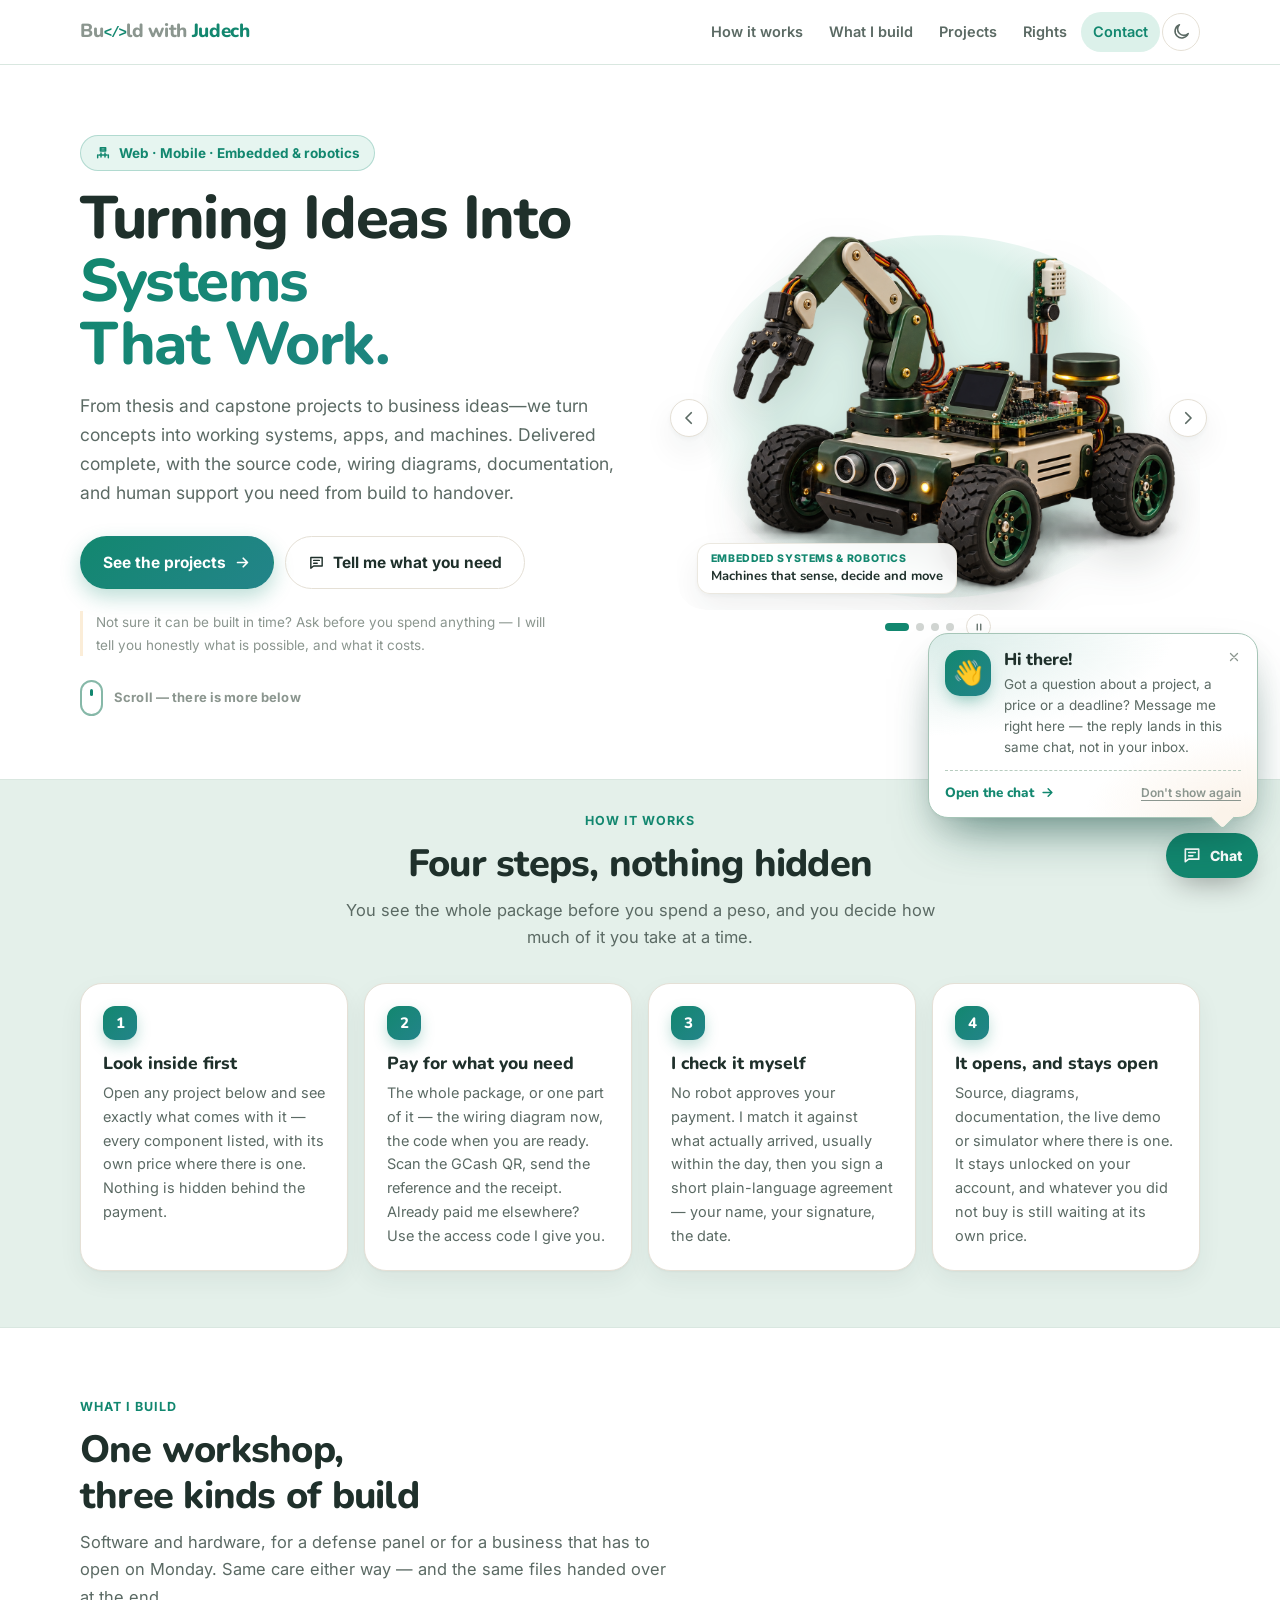
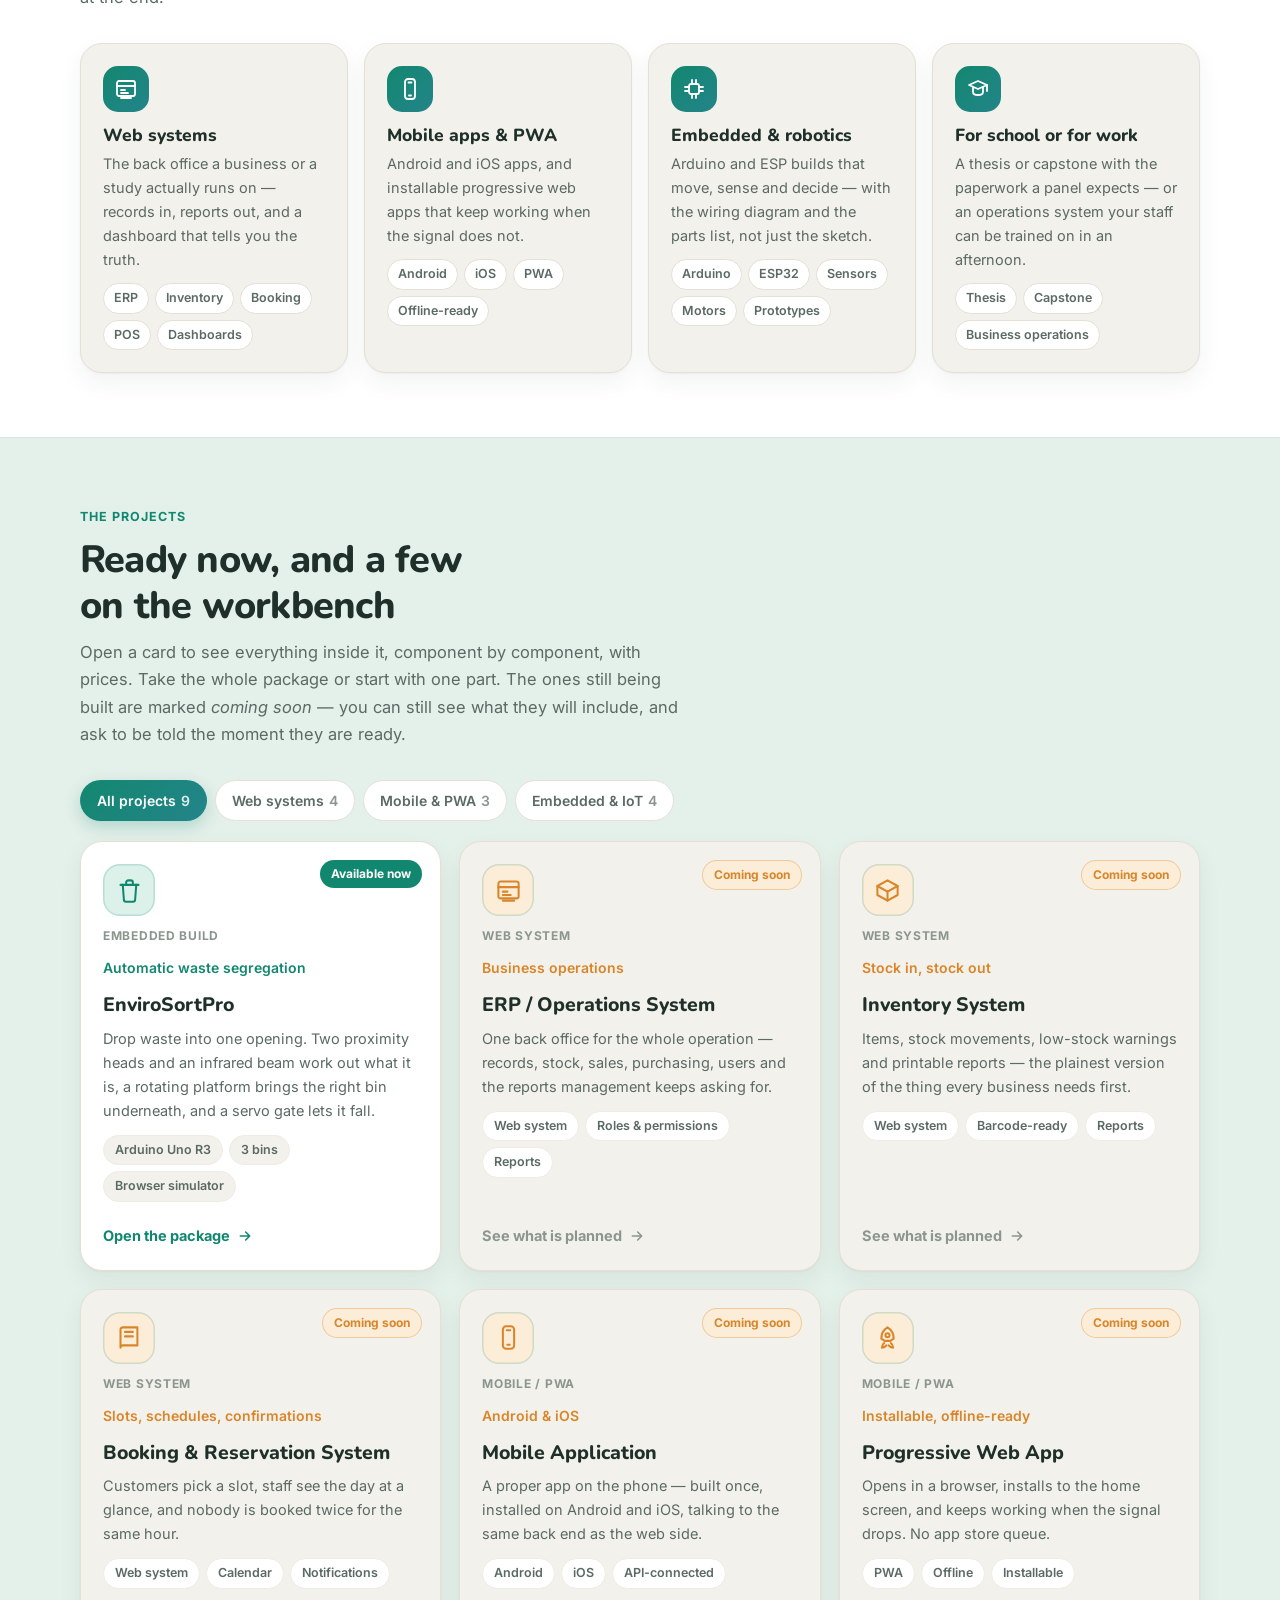
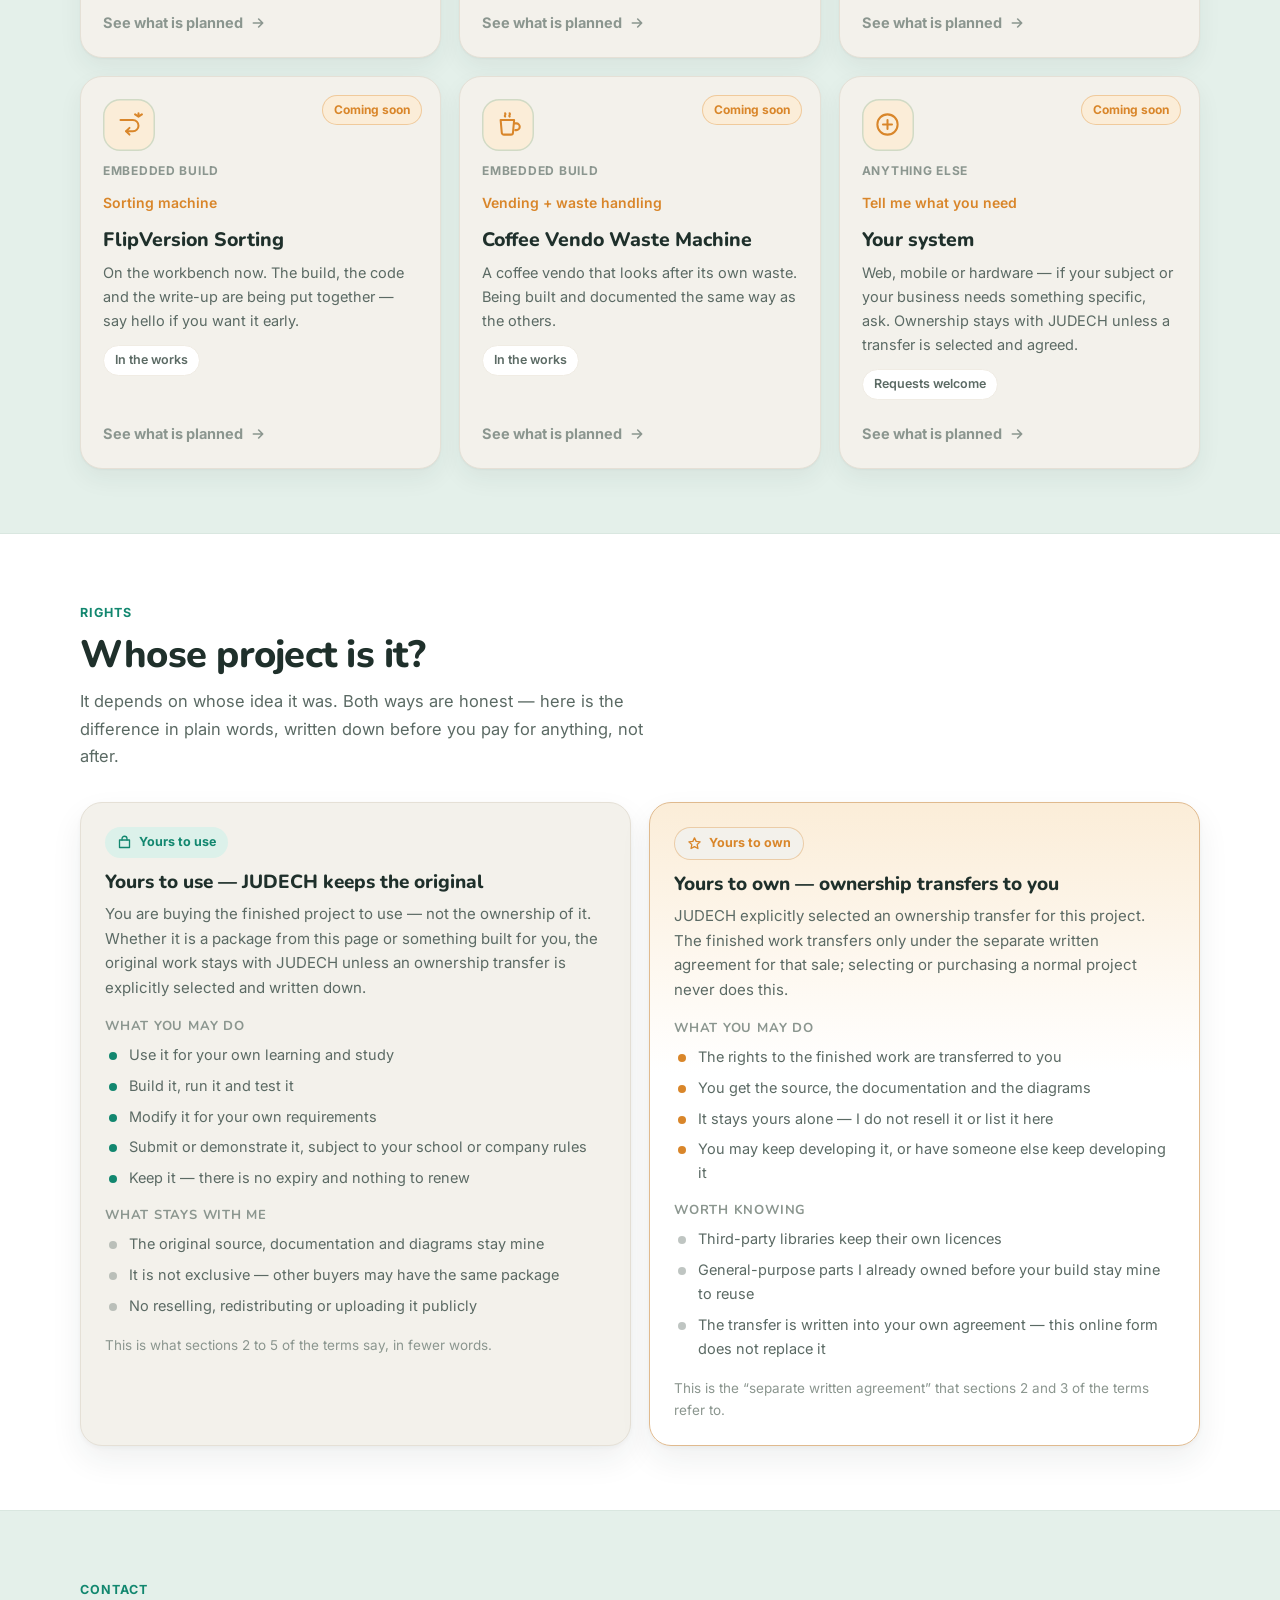
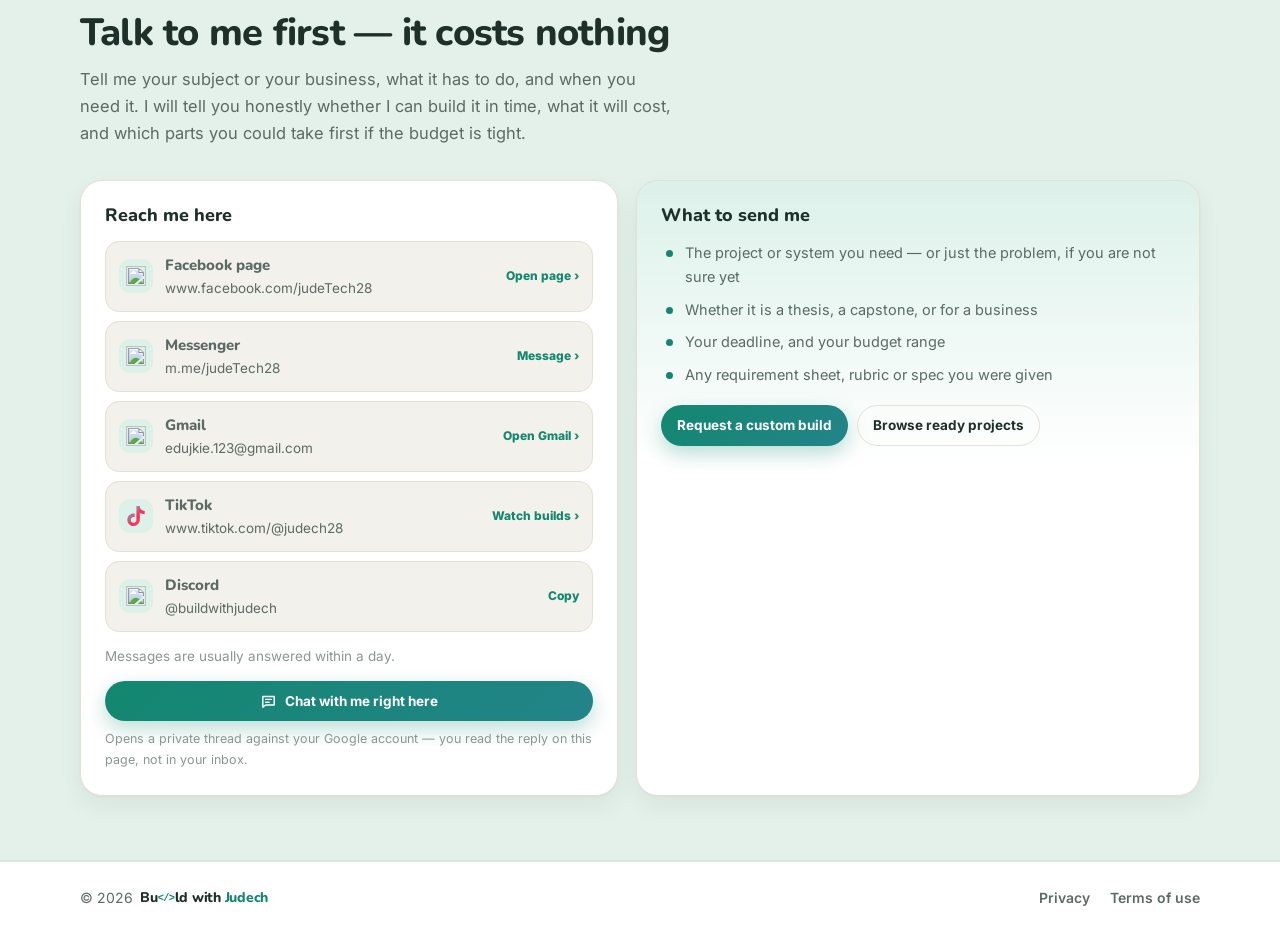
==== index.html @ a5fe66ce "for deployment" ====
<!doctype html>
<html lang="en">
<head>
<meta charset="utf-8">
<meta name="viewport" content="width=device-width, initial-scale=1">
<!-- the page itself names the version of every asset, so it must always be
     fetched fresh; the css and js under it are cached hard and busted by ?v= -->
<meta http-equiv="cache-control" content="no-cache, must-revalidate">
<meta http-equiv="pragma" content="no-cache">
<title>Build with JUDECH — systems, apps and machines that work</title>
<meta name="description" content="Build with JUDECH: web systems, mobile apps and embedded builds for a thesis, a capstone or a business. Full source code, the documentation your panel asks for, wiring diagrams, and a real person to ask. Take the whole package or pay for one part at a time.">
<link rel="icon" href="data:image/svg+xml,<svg xmlns='http://www.w3.org/2000/svg' viewBox='0 0 32 32'><rect width='32' height='32' rx='7.5' fill='%230C1512'/><g fill='none' stroke='%234CD6B4' stroke-width='2.6' stroke-linecap='round' stroke-linejoin='round'><path d='M11.4 10.4 6.4 16l5 5.6'/><path d='M20.6 10.4 25.6 16l-5 5.6'/><path d='M18.3 9.1 13.7 22.9'/></g></svg>">
<script>
/* the stored theme goes on before the first paint, so the page never flashes
   the wrong one on its way in */
(function(){try{var t=localStorage.getItem('judech.theme');
if(t==='dark'||t==='light')document.documentElement.setAttribute('data-theme',t);}catch(e){}})();
</script>
<link rel="preconnect" href="https://fonts.googleapis.com">
<link rel="preconnect" href="https://fonts.gstatic.com" crossorigin>
<link rel="stylesheet" href="https://fonts.googleapis.com/css2?family=Nunito:wght@600;700;800&family=Inter:wght@400;500;600;700&display=swap">
<link rel="stylesheet" href="css/landing.css?v=20260914j">
</head>
<body>

<!-- ===================== top bar ===================== -->
<div class="topbar site-topbar">
  <div class="wrap">
    <a class="brand" href="#top" aria-label="Build with Judech — home">
      <span aria-hidden="true">
        <b>Bu<i class="wm-code">&lt;/&gt;</i>ld with <em>Judech</em></b>
      </span>
    </a>
    <nav class="topnav" aria-label="Main navigation">
      <a href="#how">How it works</a>
      <a href="#build">What I build</a>
      <a href="#projects">Projects</a>
      <a href="#proof" id="navProof" hidden>Proof</a>
      <a href="#rights">Rights</a>
      <a href="#contact">Contact</a>
      <button class="icon-btn theme-toggle" type="button" data-theme-toggle
              aria-pressed="false" aria-label="Switch to the dark theme" title="Switch to the dark theme">
        <svg class="sun" viewBox="0 0 24 24" aria-hidden="true"><circle cx="12" cy="12" r="4.1"/><path d="M12 2.4v2.7M12 18.9v2.7M2.4 12h2.7M18.9 12h2.7M5.2 5.2l1.9 1.9M16.9 16.9l1.9 1.9M18.8 5.2l-1.9 1.9M7.1 16.9l-1.9 1.9"/></svg>
        <svg class="moon" viewBox="0 0 24 24" aria-hidden="true"><path d="M20.5 14.6A8.6 8.6 0 1 1 9.4 3.5a7.1 7.1 0 0 0 11.1 11.1z"/></svg>
      </button>
    </nav>
    <div class="auth-slot" id="authSlot" hidden></div>
  </div>
  <span class="read-bar" id="readBar" aria-hidden="true"></span>
</div>

<!-- ===================== hero ===================== -->
<header class="hero pane-a" id="top">
  <div class="wrap">
    <div>
      <span class="hello">
        <svg viewBox="0 0 24 24" width="16" height="16" fill="none" stroke="currentColor" stroke-width="2.2" stroke-linecap="round" stroke-linejoin="round"><path d="M8 4h8v5H8zM6 15h12M9 12v6M15 12v6M4 15v4M20 15v4"/><circle cx="10" cy="6.5" r=".7" fill="currentColor"/><circle cx="14" cy="6.5" r=".7" fill="currentColor"/></svg>
        Web &middot; Mobile &middot; Embedded &amp; robotics
      </span>
      <h1>Turning Ideas Into <em>Systems That Work.</em></h1>
      <p class="lede">
        From thesis and capstone projects to business ideas&mdash;we turn concepts into
        working systems, apps, and machines. Delivered complete, with the source code,
        wiring diagrams, documentation, and human support you need from build to handover.
      </p>
      <div class="cta">
        <a class="btn btn-primary btn-lg" href="#projects">
          See the projects
          <svg viewBox="0 0 24 24" width="17" height="17" fill="none" stroke="currentColor" stroke-width="2.4" stroke-linecap="round" stroke-linejoin="round"><path d="M5 12h13M13 6l6 6-6 6"/></svg>
        </a>
        <button class="btn btn-ghost btn-lg" type="button" data-open-messages>
          <svg viewBox="0 0 24 24" width="17" height="17" fill="none" stroke="currentColor" stroke-width="2" stroke-linecap="round" stroke-linejoin="round"><path d="M4 5h16v12H8l-4 3z"/><path d="M8 9h8M8 13h5"/></svg>
          Tell me what you need
        </button>
      </div>
      <p class="hero-note">Not sure it can be built in time? Ask before you spend anything
        &mdash; I will tell you honestly what is possible, and what it costs.</p>
      <a class="scroll-cue" href="#how" id="scrollCue" data-gone="false">
        <span class="scroll-cue-mouse" aria-hidden="true"><span></span></span>
        <span class="scroll-cue-text">Scroll &mdash; there is more below</span>
      </a>
    </div>

    <div class="hero-art" data-hero-slider role="region" aria-roledescription="carousel"
         aria-label="JUDECH services showcase">
      <div class="prototype-halo" aria-hidden="true"></div>
      <div class="hero-slides">
        <figure class="hero-slide is-active" data-hero-slide="embedded" aria-hidden="false">
          <img data-hero-image src="img/hero-embedded-robot-v2.png"
               alt="Embedded systems prototype robot with wheels, sensors, controller board and robotic arm"
               width="1448" height="1086" fetchpriority="high">
          <figcaption><span data-hero-eyebrow>Embedded systems &amp; robotics</span><strong data-hero-headline>Machines that sense, decide and move</strong></figcaption>
        </figure>
        <figure class="hero-slide hero-slide-web" data-hero-slide="web" aria-hidden="true">
          <img data-hero-image src="img/hero-web-systems-v1.png"
               alt="Custom web system with connected dashboards, records and workflow modules"
               width="1448" height="1086" loading="lazy">
          <figcaption><span data-hero-eyebrow>Web systems</span><strong data-hero-headline>Dashboards, portals and workflows built around you</strong></figcaption>
        </figure>
        <figure class="hero-slide" data-hero-slide="inventory" aria-hidden="true">
          <img data-hero-image src="img/hero-inventory-erp-v1.png"
               alt="Inventory and ERP workstation with stock dashboard, barcode scanner and warehouse items"
               width="1448" height="1086" loading="lazy">
          <figcaption><span data-hero-eyebrow>Inventory &amp; ERP</span><strong data-hero-headline>Stock, purchasing, sales and operations in one place</strong></figcaption>
        </figure>
        <figure class="hero-slide" data-hero-slide="automation" aria-hidden="true">
          <img data-hero-image src="img/hero-mobile-automation-v1.png"
               alt="Connected mobile applications, controller and smart automation sensors"
               width="1448" height="1086" loading="lazy">
          <figcaption><span data-hero-eyebrow>Mobile &amp; automation</span><strong data-hero-headline>Connected apps and devices that work together</strong></figcaption>
        </figure>
      </div>
      <button class="hero-arrow hero-prev" type="button" data-hero-prev aria-label="Previous showcase slide">
        <svg viewBox="0 0 24 24" aria-hidden="true"><path d="M15 5l-7 7 7 7"/></svg>
      </button>
      <button class="hero-arrow hero-next" type="button" data-hero-next aria-label="Next showcase slide">
        <svg viewBox="0 0 24 24" aria-hidden="true"><path d="M9 5l7 7-7 7"/></svg>
      </button>
      <div class="hero-controls">
        <div class="hero-dots" role="group" aria-label="Choose showcase slide">
          <button class="is-active" type="button" data-hero-dot="0" aria-label="Show embedded systems and robotics" aria-current="true"></button>
          <button type="button" data-hero-dot="1" aria-label="Show web systems" aria-current="false"></button>
          <button type="button" data-hero-dot="2" aria-label="Show inventory and ERP" aria-current="false"></button>
          <button type="button" data-hero-dot="3" aria-label="Show mobile and automation" aria-current="false"></button>
        </div>
        <button class="hero-toggle" type="button" data-hero-toggle aria-label="Pause slideshow" aria-pressed="false">
          <svg class="pause-mark" viewBox="0 0 24 24" aria-hidden="true"><path d="M9 7v10M15 7v10"/></svg>
          <svg class="play-mark" viewBox="0 0 24 24" aria-hidden="true"><path d="M9 7l8 5-8 5z"/></svg>
        </button>
      </div>
    </div>
  </div>
</header>

<!-- ===================== how it works ===================== -->
<section class="how pane-b" id="how">
  <div class="wrap">
    <div class="sec-hd sec-hd-center">
      <span class="kicker">How it works</span>
      <h2>Four steps, nothing hidden</h2>
      <p>You see the whole package before you spend a peso, and you decide how much of it
         you take at a time.</p>
    </div>
    <div class="how-grid">
      <div class="how-card">
        <span class="n">1</span>
        <h3>Look inside first</h3>
        <p>Open any project below and see exactly what comes with it &mdash; every component
           listed, with its own price where there is one. Nothing is hidden behind the
           payment.</p>
      </div>
      <div class="how-card">
        <span class="n">2</span>
        <h3>Pay for what you need</h3>
        <p>The whole package, or one part of it &mdash; the wiring diagram now, the code when
           you are ready. Scan the GCash QR, send the reference and the receipt. Already paid
           me elsewhere? Use the access code I give you.</p>
      </div>
      <div class="how-card">
        <span class="n">3</span>
        <h3>I check it myself</h3>
        <p>No robot approves your payment. I match it against what actually arrived, usually
           within the day, then you sign a short plain-language agreement &mdash; your name,
           your signature, the date.</p>
      </div>
      <div class="how-card">
        <span class="n">4</span>
        <h3>It opens, and stays open</h3>
        <p>Source, diagrams, documentation, the live demo or simulator where there is one.
           It stays unlocked on your account, and whatever you did not buy is still waiting
           at its own price.</p>
      </div>
    </div>
  </div>
</section>

<!-- ===================== what I build ===================== -->
<section class="band pane-a" id="build">
  <div class="wrap">
    <div class="sec-hd">
      <span class="kicker">What I build</span>
      <h2>One workshop, three kinds of build</h2>
      <p>Software and hardware, for a defense panel or for a business that has to open on
         Monday. Same care either way &mdash; and the same files handed over at the end.</p>
    </div>
    <div class="cap-grid" id="capGrid"></div>
  </div>
</section>

<!-- ===================== projects ===================== -->
<section class="band pane-b" id="projects">
  <div class="wrap">
    <div class="sec-hd">
      <span class="kicker">The projects</span>
      <h2>Ready now, and a few on the workbench</h2>
      <p>Open a card to see everything inside it, component by component, with prices. Take
         the whole package or start with one part. The ones still being built are marked
         <em>coming soon</em> &mdash; you can still see what they will include, and ask to be
         told the moment they are ready.</p>
    </div>
    <div class="filters" id="filterRow" role="group" aria-label="Filter projects"></div>
    <div class="projects" id="projectGrid"></div>
    <p class="empty" id="emptyNote" hidden>Nothing in this group yet — more is on the way.</p>
    <noscript>
      <div class="note" style="margin-top:22px">
        <svg viewBox="0 0 24 24"><path d="M12 9v5M12 17.5v.5"/><circle cx="12" cy="12" r="9"/></svg>
        <span>This page needs JavaScript switched on to show the projects.</span>
      </div>
    </noscript>
  </div>
</section>

<!-- ===================== proof of legitimacy ===================== -->
<section class="band pane-a" id="proof" hidden>
  <div class="wrap">
    <div class="sec-hd">
      <h2>Proof of legitimacy</h2>
    </div>
    <div class="proof-grid" id="proofGrid"></div>
  </div>
</section>

<!-- ===================== whose project is it ===================== -->
<section class="band pane-a" id="rights">
  <div class="wrap">
    <div class="sec-hd">
      <span class="kicker">Rights</span>
      <h2>Whose project is it?</h2>
      <p>It depends on whose idea it was. Both ways are honest &mdash; here is the difference
         in plain words, written down before you pay for anything, not after.</p>
    </div>
    <div class="rights-grid" id="rightsGrid"></div>
  </div>
</section>

<!-- ===================== contact ===================== -->
<section class="band pane-b" id="contact">
  <div class="wrap">
    <div class="sec-hd">
      <span class="kicker">Contact</span>
      <h2>Talk to me first &mdash; it costs nothing</h2>
      <p>Tell me your subject or your business, what it has to do, and when you need it.
         I will tell you honestly whether I can build it in time, what it will cost, and
         which parts you could take first if the budget is tight.</p>
    </div>
    <div class="contact-grid">
      <div class="contact-card">
        <h3>Reach me here</h3>
        <div class="channels" id="channelList"></div>
        <p class="hours" id="contactHours"></p>
        <button class="btn btn-primary btn-sm channel-message" type="button" data-open-messages>
          <svg viewBox="0 0 24 24" width="17" height="17" fill="none" stroke="currentColor" stroke-width="2" stroke-linecap="round" stroke-linejoin="round"><path d="M4 5h16v12H8l-4 3z"/><path d="M8 9h8M8 13h5"/></svg>
          Chat with me right here
        </button>
        <p class="muted channel-note">Opens a private thread against your Google account &mdash;
          you read the reply on this page, not in your inbox.</p>
      </div>
      <div class="contact-card ask">
        <h3>What to send me</h3>
        <ul class="ask-list">
          <li>The project or system you need &mdash; or just the problem, if you are not sure yet</li>
          <li>Whether it is a thesis, a capstone, or for a business</li>
          <li>Your deadline, and your budget range</li>
          <li>Any requirement sheet, rubric or spec you were given</li>
        </ul>
        <div class="ask-actions">
          <button class="btn btn-primary btn-sm" data-open-project="more">Request a custom build</button>
          <a class="btn btn-sm btn-ghost" href="#projects">Browse ready projects</a>
        </div>
      </div>
    </div>
  </div>
</section>

<button class="message-fab" type="button" id="messageFab" data-open-messages
        aria-controls="msgDock" aria-expanded="false" aria-label="Open the chat with JUDECH">
  <svg viewBox="0 0 24 24" aria-hidden="true"><path d="M4 5h16v12H8l-4 3z"/><path d="M8 9h8M8 13h5"/></svg>
  <strong class="message-fab-badge" id="messageFabBadge" aria-label="Unread replies" hidden>0</strong>
  <span>Chat</span>
</button>

<!-- the nudge that explains where the reply lands -->
<div class="chat-tip" id="chatTip" data-open="false" role="status" aria-live="polite">
  <button class="chat-tip-x" id="chatTipClose" type="button" aria-label="Hide this tip">
    <svg viewBox="0 0 24 24" aria-hidden="true"><path d="M6 6l12 12M18 6L6 18"/></svg>
  </button>
  <div class="chat-tip-row">
    <span class="chat-tip-wave" aria-hidden="true"><span>&#128075;</span></span>
    <div class="chat-tip-copy">
      <b class="chat-tip-title">Hi there!</b>
      <p>Got a question about a project, a price or a deadline? Message me right here
        &mdash; the reply lands in this same chat, not in your inbox.</p>
    </div>
  </div>
  <div class="chat-tip-foot">
    <span class="chat-tip-go">Open the chat
      <svg viewBox="0 0 24 24" aria-hidden="true"><path d="M5 12h13M13 6l6 6-6 6"/></svg></span>
    <button class="chat-tip-never" id="chatTipNever" type="button">Don't show again</button>
  </div>
</div>

<!-- ===================== the message dock =====================
     Lifted out of the contact section so it can be opened from anywhere on the
     page and put away again without losing what was typed. -->
<section class="msg-dock" id="msgDock" data-state="closed" aria-labelledby="msgDockTitle">
  <header class="msg-dock-head" id="msgDockHead">
    <span class="msg-dock-mark" aria-hidden="true">
      <svg viewBox="0 0 24 24"><path d="M4 5h16v12H8l-4 3z"/><path d="M8 9h8M8 13h5"/></svg>
    </span>
    <div class="msg-dock-who">
      <b id="msgDockTitle">Chat with JUDECH</b>
    </div>
    <button class="msg-dock-btn" id="refreshMessages" type="button" title="Refresh the chat"
            aria-label="Refresh the chat" hidden>
      <svg viewBox="0 0 24 24" aria-hidden="true"><path d="M20 12a8 8 0 1 1-2.4-5.7"/><path d="M20 4v5h-5"/></svg>
    </button>
    <button class="msg-dock-btn" id="msgDockMin" type="button" title="Collapse"
            aria-controls="msgDockBody" aria-expanded="true" aria-label="Collapse the chat">
      <svg class="chev" viewBox="0 0 24 24" aria-hidden="true"><path d="M6 10l6 6 6-6"/></svg>
    </button>
    <button class="msg-dock-btn" id="msgDockClose" type="button" title="Close"
            aria-label="Close the chat">
      <svg viewBox="0 0 24 24" aria-hidden="true"><path d="M6 6l12 12M18 6L6 18"/></svg>
    </button>
  </header>

  <div class="msg-dock-sleeve">
   <div class="msg-dock-inner">
    <div class="msg-tabs" id="msgTabs" role="tablist" aria-label="Your conversations" hidden></div>
    <div class="msg-dock-body" id="msgDockBody">
        <p class="msg-who" id="contactIdentity">Sign in with Google to start the chat and read
          the replies here.</p>
        <p class="msg-blocked" id="chatBlocked" hidden>
          <b>This account cannot send messages.</b> If you think that is a mistake, reach me
          through Facebook or Messenger and I will look at it. Anything you have already paid
          for and signed for is still yours &mdash; open it from the project page as usual.
        </p>

        <form id="contactForm">
          <div class="field">
            <label for="contactTitle">Title</label>
            <input id="contactTitle" maxlength="120" placeholder="e.g. Inventory system for my capstone" required>
          </div>
          <div class="field">
            <label for="contactMessage">Message</label>
            <textarea id="contactMessage" maxlength="4000" placeholder="Tell me what it must do, your deadline, budget range, and any requirements." required></textarea>
          </div>
          <div class="message-actions">
            <button class="btn btn-primary btn-sm" id="sendContact" type="submit">Send message</button>
            <span class="msg" id="contactMsg"></span>
          </div>
        </form>
        <div class="my-messages" id="myMessages" hidden>
          <div id="myMessageList"></div>
          <p class="empty" id="myMessageEmpty" hidden>You have not sent a message yet.</p>
        </div>
        <label class="chat-pref">
          <input type="checkbox" id="chatTipPref" checked>
          <span>Remind me here that replies land in this chat</span>
        </label>
    </div>
   </div>
  </div>
</section>

<footer class="site">
  <div class="wrap">
    <p class="copyright">
      &copy; 2026 <span aria-label="Build with Judech"><span aria-hidden="true">Bu<i class="wm-code">&lt;/&gt;</i>ld with <em>Judech</em></span></span>
    </p>
    <div class="links">
      <button type="button" data-open-privacy>Privacy</button>
      <button type="button" data-open-siteterms>Terms of use</button>
    </div>
  </div>
</footer>

<!-- ===================== site policies (read-only) =====================
     Not the package Terms &amp; Conditions — that one is signed at purchase and
     lives further down this file. These two are notices about the website. -->
<div id="siteDocs" hidden>

  <article id="privacyDoc">
    <p class="doc-lede">This notice explains what this website collects, why, who can see it,
      and what you can ask me to do with it. It is here to be read &mdash; there is nothing to
      sign, and nothing on this page changes what you agreed to when you bought a package.</p>

    <h3>1. Who is behind this site</h3>
    <p>This site is run by <b>Jude Michael Martinez</b>, trading as Build with Judech, in the
      Philippines. One person handles it: there is no team and no third-party staff with access
      to your details. You can reach me through any channel in the <b>Contact</b> section.</p>

    <h3>2. What is collected, and when</h3>
    <p>Nothing is collected while you browse. Information is only recorded when you do one of
      these four things:</p>
    <ul>
      <li><b>Sign in with Google.</b> Your name, email address and profile picture, as Google
        gives them to me. I never see or receive your Google password.</li>
      <li><b>Submit a payment.</b> The name on the receipt, the payment method, the reference
        number, the amount, the date, the screenshot of your receipt, and the contact detail
        you choose to add.</li>
      <li><b>Sign the package agreement.</b> Your name, whether you are a student or a
        business, your school or organisation, your city or province, the date, your signature
        as you drew or typed it, and the browser you signed from.</li>
      <li><b>Send a message.</b> The title and the message, so I can answer it and so you can
        read the reply on your own account later.</li>
    </ul>
    <p>The site also records when your account was last active, so I can tell whether you are
      waiting on a reply. There is no advertising, no analytics service, no tracking pixel and
      no third-party cookie anywhere on this site.</p>

    <h3>3. Why it is collected</h3>
    <p>Only to run the sale and the support that follows it: to check a payment is real, to
      unlock what you paid for on your account and no one else's, to keep a record of the
      agreement we both hold, and to answer you. Nothing is collected &ldquo;in case it is
      useful later&rdquo;.</p>

    <h3>4. Who can see it</h3>
    <p><b>Only me.</b> Your details are not sold, rented, published, posted, shown to other
      buyers, or handed to anyone for marketing. I will not disclose them to a third party
      except in one case: where a law, a court or a government authority in the Philippines
      compels it, and only as far as it compels it.</p>
    <p>Two suppliers necessarily hold the data in order to serve it: <b>Supabase</b>, which
      hosts the database and the file storage, and <b>Google</b>, which handles the sign-in.
      They are processors, not audiences &mdash; they hold the data to run the service, not to
      use it.</p>

    <h3>5. How it is kept</h3>
    <p>Receipts and signature images live in <b>private storage</b>: they are not on a public
      address, and even I open them through links that expire after an hour. Every record is
      fenced to the account that created it by database rules, not merely by what the page
      chooses to show &mdash; one buyer cannot read another buyer's payments, agreements or
      messages. Your purchases are also kept in your own browser so the page still knows what
      you own on that device; clearing your browser data clears that copy, not the record on
      the server.</p>
    <p>No system is beyond reach, and I will not pretend otherwise. What I can promise is that
      nothing is exposed publicly by design, and that if a breach ever affected your details I
      would tell you and the National Privacy Commission, rather than keep quiet about it.</p>

    <h3>6. How long it is kept</h3>
    <p>Payment records and signed agreements are kept for as long as the sale needs to be
      provable &mdash; yours as much as mine &mdash; and for as long as Philippine law requires
      records of a transaction to be held. Messages are kept while the conversation is useful.
      Anything else you can ask me to delete at any time.</p>

    <h3>7. What you can ask for</h3>
    <p>Under the Data Privacy Act of 2012 you may ask me to show you what I hold about you,
      correct anything wrong, delete what is no longer needed, or send you a copy. Ask through
      any contact channel and I will answer within a few days. Deleting an agreement or a
      payment record may mean the matching package can no longer be unlocked on your account
      &mdash; I will say so before doing it.</p>

    <h3>8. Children</h3>
    <p>If you are under 18, please have a parent, guardian or teacher involved before paying
      for anything here.</p>

    <h3>9. Changes</h3>
    <p>If this notice changes, the date below changes with it, and anything significant will be
      said in the reply to your next message rather than slipped in quietly.</p>
    <p class="doc-date">Last updated 12 September 2026.</p>
  </article>

  <article id="siteTermsDoc">
    <p class="doc-lede">These are the rules for using this <em>website</em>. They are separate
      from the <b>package Terms &amp; Conditions</b> &mdash; the agreement you sign when you buy
      something, which governs the files themselves. This page is for reading; nothing here is
      signed, and nothing here replaces what you already signed.</p>

    <h3>1. Using the site</h3>
    <p>Browsing, reading and asking questions are free and open to anyone. By using the site you
      accept the rules below. If you do not accept them, please simply leave the page.</p>

    <h3>2. What you may not do to this site</h3>
    <ul>
      <li><b>No reverse engineering.</b> Do not decompile, disassemble, deobfuscate or otherwise
        attempt to derive the source, structure or logic of this site, its dashboard, its
        database or the simulator beyond what a browser normally shows you.</li>
      <li><b>No copying the site itself.</b> Its code, layout, wording, graphics and the
        Bu&lt;/&gt;ld with Judech name and mark are mine. Do not clone, rebrand or resell the
        site or any part of it.</li>
      <li><b>No breaking in.</b> Do not probe, scan or test the security of the site, try to
        reach the admin dashboard, another buyer's records, the database or the file storage,
        or use anyone else's account.</li>
      <li><b>No getting round the gate.</b> Do not attempt to open a package, a component or a
        file you have not paid for, or share a link, code or private offer meant for you with
        anyone else.</li>
      <li><b>No bots or bulk collection.</b> No scraping, crawling, harvesting or automated
        access, and nothing that loads the site heavily enough to slow it down for others.</li>
      <li><b>Nothing unlawful or abusive</b> through the message box, including anything that
        misrepresents who you are.</li>
    </ul>

    <h3>3. What you tell me should be true</h3>
    <p>Give a real name, a real reference number and a receipt that is actually yours. A payment
      that cannot be matched to money I actually received will not be approved, and a submission
      made under someone else's name may be refused outright.</p>

    <h3>4. Your account</h3>
    <p>What you buy is unlocked against the Google account you signed in with. Keep that account
      to yourself &mdash; anything done through it is treated as done by you. Tell me at once if
      you think someone else has got into it.</p>

    <h3>5. Prices, quotes and availability</h3>
    <p>Prices shown here can change at any time, and a project marked <em>coming soon</em> has no
      promised date. A price quoted in a private link is good until that link expires or is
      cancelled. What you already paid for is not affected by a later price change.</p>

    <h3>6. The site itself comes with no warranty</h3>
    <p>I keep this site running as well as I can, but it is offered as it is: it may be down for
      maintenance, a page may misbehave, and the browser simulator is a teaching model rather
      than a laboratory instrument. Nothing on the public pages is professional, academic or
      legal advice. What is promised about a <em>package</em> you bought is promised in the
      package Terms &amp; Conditions, not here.</p>

    <h3>7. Links away from here</h3>
    <p>Facebook, Messenger, TikTok, Shopee, Discord and any other outside link are run by other
      people under their own rules. I am not responsible for what happens on them.</p>

    <h3>8. Your privacy</h3>
    <p>How your information is handled is set out in the <b>Privacy</b> notice, which sits beside
      this one in the footer. In short: only I see it, it is never sold or disclosed, and you can
      ask for a copy or its deletion at any time.</p>

    <h3>9. If a rule here is broken</h3>
    <p>I may withdraw access to the site or to an account, without a refund where the breach
      concerns copying, reselling or getting round payment. Everything already lawfully bought
      and signed for stays yours under the package terms.</p>

    <h3>10. Which law applies</h3>
    <p>These rules follow the laws of the Republic of the Philippines. If part of them is
      unenforceable, the rest still stands. Talk to me first if something goes wrong &mdash; in
      every case so far that has been enough.</p>
    <p class="doc-date">Last updated 12 September 2026.</p>
  </article>

</div>

<!-- ===================== the whole cover image ===================== -->
<div class="overlay lightbox" id="imageOverlay" data-open="false" role="dialog" aria-modal="true"
     aria-labelledby="imageCaption">
  <div class="modal" tabindex="-1">
    <button class="modal-x" data-close-image aria-label="Close the image">&times;</button>
    <div class="lightbox-stage">
      <button class="lb-arrow lb-prev" type="button" data-lb-step="-1" aria-label="Previous" hidden>
        <svg viewBox="0 0 24 24" aria-hidden="true"><path d="M15 5l-7 7 7 7"/></svg>
      </button>
      <img id="imageFull" src="" alt="">
      <video id="videoFull" controls playsinline preload="metadata" hidden></video>
      <button class="lb-arrow lb-next" type="button" data-lb-step="1" aria-label="Next" hidden>
        <svg viewBox="0 0 24 24" aria-hidden="true"><path d="M9 5l7 7-7 7"/></svg>
      </button>
    </div>
    <div class="lightbox-say">
      <p id="imageCaption">&nbsp;</p>
      <p id="imageNote" hidden></p>
      <p id="imageWhen" hidden></p>
      <p id="imageCount" hidden></p>
      <a id="imageOut" class="btn btn-sm btn-primary" target="_blank" rel="noopener" hidden></a>
    </div>
  </div>
</div>

<!-- ===================== project overlay ===================== -->
<div class="overlay" id="projectOverlay" data-open="false" role="dialog" aria-modal="true" aria-labelledby="projTitle">
  <div class="modal" tabindex="-1">
    <div class="modal-hd">
      <div>
        <h2 id="projTitle">&nbsp;</h2>
        <p id="projTagline">&nbsp;</p>
      </div>
      <button class="modal-x" data-close-project aria-label="Close">&times;</button>
    </div>
    <div class="proj-body" id="projBody"></div>
    <div class="modal-ft">
      <span class="msg" id="projMsg"></span>
      <button class="btn btn-ghost btn-sm" data-open-terms>Read the terms</button>
      <button class="btn btn-sm" data-close-project>Close</button>
    </div>
  </div>
</div>

<!-- ===================== sign in ===================== -->
<div class="overlay" id="authOverlay" data-open="false" role="dialog" aria-modal="true" aria-labelledby="authTitle">
  <div class="modal modal-sm" tabindex="-1">
    <div class="modal-hd">
      <div>
        <h2 id="authTitle">One quick sign-in</h2>
        <p id="authSub">Use your Google account before viewing or availing a project.</p>
      </div>
      <button class="modal-x" data-close-auth aria-label="Close">&times;</button>
    </div>
    <div class="auth-body">
      <p class="auth-why" id="authWhy">Sign in before opening or availing a project. Your
        Google account is recorded with your payment and signed agreement so the admin can
        identify which account completed each transaction.</p>
      <button class="btn google-btn" id="googleBtn">
        <svg viewBox="0 0 48 48" width="20" height="20" aria-hidden="true">
          <path fill="#4285F4" d="M45.1 24.5c0-1.6-.1-3.1-.4-4.5H24v8.5h11.8c-.5 2.7-2 5-4.4 6.600v5.5h7.1c4.2-3.8 6.6-9.5 6.6-16.1z"/>
          <path fill="#34A853" d="M24 46c5.9 0 10.9-2 14.5-5.4l-7.1-5.5c-2 1.3-4.5 2.1-7.4 2.1-5.7 0-10.5-3.8-12.2-9H4.5v5.7C8.1 41.1 15.5 46 24 46z"/>
          <path fill="#FBBC05" d="M11.8 28.2c-.4-1.3-.7-2.7-.7-4.2s.2-2.9.7-4.2v-5.7H4.5C3 17.1 2.1 20.4 2.1 24s.9 6.9 2.4 9.9l7.3-5.7z"/>
          <path fill="#EA4335" d="M24 10.8c3.2 0 6.1 1.1 8.4 3.3l6.3-6.3C34.9 4.2 29.9 2 24 2 15.5 2 8.1 6.9 4.5 14.1l7.3 5.7c1.7-5.2 6.5-9 12.2-9z"/>
        </svg>
        Continue with Google
      </button>
      <p class="auth-fine">I only ever see your name, your email and your picture. Nothing
        is posted anywhere, and your email is never shared &mdash; section 12 of the terms.</p>
    </div>
    <div class="modal-ft">
      <span class="msg" id="authMsg"></span>
      <button class="btn btn-ghost btn-sm" data-close-auth>Not now</button>
    </div>
  </div>
</div>

<!-- ===================== payment overlay ===================== -->
<div class="overlay" id="payOverlay" data-open="false" role="dialog" aria-modal="true" aria-labelledby="payTitle">
  <div class="modal" tabindex="-1">
    <div class="modal-hd">
      <div>
        <h2 id="payTitle">Payment</h2>
        <p id="paySub">&nbsp;</p>
      </div>
      <button class="modal-x" data-close-pay aria-label="Close">&times;</button>
    </div>
    <div class="pay-body" id="payBody"></div>
    <div class="modal-ft">
      <span class="msg" id="payMsg"></span>
      <button class="btn btn-ghost btn-sm" data-close-pay>Close</button>
      <button class="btn btn-primary btn-sm" id="payAction">Submit for approval</button>
    </div>
  </div>
</div>

<!-- ===================== terms overlay ===================== -->
<div class="overlay" id="termsOverlay" data-open="false" role="dialog" aria-modal="true" aria-labelledby="termsTitle">
  <div class="modal" tabindex="-1">
    <div class="modal-hd">
      <div>
        <h2 id="termsTitle">Project package &mdash; Terms &amp; Conditions</h2>
        <p>Please read before purchasing or receiving the project files.</p>
      </div>
      <button class="modal-x" data-close-terms aria-label="Close">&times;</button>
    </div>

    <div class="modal-mid" id="termsScroll" tabindex="0">
    <div class="terms" id="termsBody" data-read="false">
      <div class="terms-col">
      <h3>1. Package Contents</h3>
      <p>The purchased project package may include the following, depending on the selected package:</p>
      <ul>
        <li>Source code / program files</li>
        <li>System Wiring/Connection Diagram</li>
        <li>List of materials and components w/ direct link on shopee</li>
        <li>Project guidelines or documentation</li>
        <li>Setup and troubleshooting assistance</li>
        <li>Other files specifically agreed upon between the buyer and seller</li>
      </ul>
      <p>The exact inclusions shall depend on the package purchased.</p>

      <h3>2. Ownership of Original Materials</h3>
      <p>The source code, documentation, diagrams, guides, and other original materials created
        by the seller remain the intellectual property of the seller unless a separate written
        agreement states otherwise.</p>
      <p>Purchase of the package does not automatically transfer ownership or copyright of the
        original materials to the buyer.</p>

      <h3>3. Intellectual Property and Copyright</h3>
      <p>The seller's original source code, documentation, diagrams, guides, illustrations, and
        other copyrightable materials are protected under applicable Philippine intellectual
        property laws, including Republic Act No. 8293 (Intellectual Property Code of the
        Philippines), as amended.</p>
      <p>Copyright protection generally arises from the creation of an original work and does not
        require the seller to obtain a patent or publicly publish the work in order for copyright
        protection to exist.</p>
      <p>Patent protection is a separate form of intellectual property protection and is not
        required for the seller to claim copyright over applicable original materials such as
        source code, documentation, and original technical diagrams.</p>
      <p>The buyer acknowledges that the purchase of the package does not constitute an assignment
        or transfer of the seller's copyright unless a separate written agreement expressly
        provides otherwise.</p>

      <h3>4. Permitted Use</h3>
      <p>The buyer is granted permission to use the purchased materials for:</p>
      <ul>
        <li>Personal learning and educational purposes</li>
        <li>Building and testing the project</li>
        <li>Modifying the project for the buyer's own requirements</li>
        <li>Demonstration or prototyping, subject to applicable school or institutional rules</li>
      </ul>

      <h3>5. Prohibited Use</h3>
      <p>Without prior written permission from the seller, the buyer may not:</p>
      <ul>
        <li>Resell the source code or project files</li>
        <li>Redistribute the complete package to other people</li>
        <li>Upload the source code or files publicly</li>
        <li>Post the complete files on social media, websites, repositories, or file-sharing platforms</li>
        <li>Claim ownership of the seller's original source code, documentation, or other original materials</li>
        <li>Use the purchased package as a commercial product for resale without a separate agreement</li>
      </ul>

      <h3>6. Academic Integrity</h3>
      <p>The package is provided for educational, prototyping, and project-assistance purposes.</p>
      <p>The buyer is responsible for complying with the academic-integrity policies of their
        school, university, instructor, or institution.</p>
      <p>The seller does not authorize the buyer to falsely represent the seller's work as
        entirely the buyer's own work when such representation violates the applicable academic rules.</p>
      <p>The buyer is responsible for determining what portions of the project they are required
        to independently create, explain, modify, or document.</p>

      <h3>7. Technical Assistance</h3>
      <p>Technical assistance is limited to the scope agreed upon at the time of purchase.
        Assistance may include guidance regarding:</p>
      <ul>
        <li>Code implementation</li>
        <li>Circuit connections</li>
        <li>Component identification</li>
        <li>Setup and testing</li>
        <li>Troubleshooting</li>
        <li>Basic project modifications</li>
      </ul>
      <p>Technical assistance does not guarantee that the project will satisfy every requirement
        imposed by the buyer's school, instructor, client, or institution.</p>

      </div>
      <div class="terms-col">
      <h3>8. Components and Materials</h3>
      <p>Unless explicitly stated otherwise, the buyer is responsible for acquiring the required
        physical components and materials.</p>
      <p>Differences in component brands, specifications, wiring, power supply, hardware versions,
        or other external factors may affect project performance.</p>

      <h3>9. Payment and Delivery</h3>
      <p>Project files and other digital materials will be provided after the agreed payment has
        been received.</p>
      <p>The buyer should review the package contents upon delivery and immediately report missing
        or incorrect files.</p>

      <h3>10. Refunds</h3>
      <p>Because the package may contain digital files and intellectual property that can be
        accessed after delivery, refunds may be limited once the files have been provided.</p>
      <p>Any refund or replacement request will be evaluated based on the circumstances and the
        terms agreed upon before purchase.</p>

      <h3>11. Originality and Third-Party Materials</h3>
      <p>The seller represents that the materials personally created by the seller are provided
        in good faith.</p>
      <p>If third-party libraries, open-source code, references, diagrams, or other materials are
        used in the project, their applicable licenses and terms remain in effect.</p>

      <h3>12. Buyer Information and Privacy</h3>
      <p>To keep a record of this agreement and to know who has purchased, the seller collects
        the buyer's name, signature, whether the buyer is a student, the buyer's school or
        university, the buyer's city or municipality and province, any contact details the buyer
        chooses to give, and the payment details submitted (method, reference number and receipt).</p>
      <p>This information is used only to keep the record of this agreement, to verify payment,
        to provide the assistance described in Section 7, and for the seller's own records of
        clients. It is processed in line with Republic Act No. 10173 (Data Privacy Act of 2012).</p>
      <p>The seller will not sell, share, publish, or otherwise disclose the buyer's personal
        information to any third party, except where the buyer gives consent or where disclosure
        is required by law.</p>
      <p>The information is kept securely and retained only for as long as it is needed for the
        purposes above and for the record of this agreement. The buyer may ask to see, correct,
        or delete their information at any time; the seller may keep the signed agreement itself
        as the record of the transaction.</p>
      <p>By signing, the buyer consents to the collection and use of this information as
        described here.</p>

      <h3>13. Agreement</h3>
      <p>By purchasing or receiving the project package, the buyer acknowledges that they have
        read and understood these terms and agree to use the materials within the permitted scope.</p>
      </div>

      <div class="rule"></div>
      <div class="scroll-hint"><span>&darr; keep scrolling &mdash; the form is at the end</span></div>
    </div>

    <form class="form" id="agreeForm" novalidate>
      <input id="fSellerDate" name="sellerDate" type="hidden">
      <div class="form-grid">
        <div class="field">
          <label for="fSeller">Seller</label>
          <input id="fSeller" name="seller" value="Jude Michael Martinez" readonly>
        </div>
        <div class="field">
          <label for="fBuyerDate">Date</label>
          <input id="fBuyerDate" name="buyerDate" type="date" required>
        </div>
        <div class="field">
          <label for="fBuyer">Buyer name</label>
          <input id="fBuyer" name="buyer" autocomplete="name" placeholder="Your full name" required>
        </div>
        <div class="field">
          <label for="fType">Position</label>
          <select id="fType" name="buyerType">
            <option>Student</option>
            <option value="Other">Other &mdash; let me type it</option>
          </select>
        </div>
        <div class="field" id="fTypeOtherWrap" hidden>
          <label for="fTypeOther">Other position</label>
          <input id="fTypeOther" name="buyerTypeOther" placeholder="e.g. Teacher, researcher, freelancer, LGU office">
        </div>
        <div class="field">
          <label for="fSchool">School / university</label>
          <input id="fSchool" name="school" autocomplete="organization" placeholder="If you are a student">
        </div>
        <div class="field">
          <label for="fLocation">City / municipality, province</label>
          <input id="fLocation" name="location" autocomplete="address-level2" placeholder="e.g. Davao City, Davao del Sur" required>
        </div>
        <div class="field wide">
          <label for="fProject">Project</label>
          <input id="fProject" name="project" value="" readonly>
        </div>

        <label class="ack wide" id="ackWrap" data-locked="true">
          <input type="checkbox" id="fAck" disabled>
          <span>I have read, understood, and agree to the Terms &amp; Conditions above.</span>
        </label>

        <div class="field sig" id="sigField">
          <!-- a canvas cannot be labelled with for=; it names itself instead -->
          <span class="field-label" id="sigLabel">Buyer signature</span>
          <div class="sigpad" id="sigPad" data-state="empty">
            <canvas id="sigCanvas" tabindex="0" role="img"
              aria-label="Buyer signature — sign with your mouse, finger or stylus"></canvas>
            <span class="sig-baseline" aria-hidden="true"></span>
            <span class="sig-x" aria-hidden="true">&times;</span>
            <span class="sig-hint" id="sigHint">Sign here &mdash; mouse, finger or stylus</span>
            <img class="sig-saved" id="sigSaved" alt="Your saved signature" hidden>
            <span class="sig-badge" id="sigBadge" hidden>Signature saved</span>
          </div>
          <div class="sig-actions">
            <button type="button" class="btn btn-sm btn-primary" id="sigSave" disabled>Save signature</button>
            <button type="button" class="btn btn-sm btn-ghost" id="sigClear">Clear</button>
            <button type="button" class="btn btn-sm btn-ghost" id="sigRedo" hidden>Sign again</button>
            <span class="sig-msg" id="sigMsg">Draw your signature, then save it to attach it to this form.</span>
          </div>
          <div class="sig-typed" id="sigTypedWrap" hidden>
            <input id="fSignTyped" placeholder="Type your full name as signature">
            <span class="hint">Typed instead of drawn &mdash; still counts as your signature.</span>
          </div>
          <button type="button" class="linkish" id="sigToggle">Can&rsquo;t draw it? Type it instead</button>
          <input type="hidden" id="fSign" name="signature">
        </div>
      </div>
    </form>
    </div>

    <div class="modal-ft">
      <span class="msg" id="formMsg">Read to the end of the terms to tick the box.</span>
      <button class="btn btn-ghost btn-sm" data-close-terms>Not yet</button>
      <button class="btn btn-primary btn-sm" id="agreeBtn" disabled>Agree &amp; continue</button>
    </div>
  </div>
</div>

<!-- ===================== info overlay ===================== -->
<div class="overlay" id="infoOverlay" data-open="false" role="dialog" aria-modal="true" aria-labelledby="infoTitle">
  <div class="modal" tabindex="-1">
    <div class="modal-hd">
      <div>
        <h2 id="infoTitle">&nbsp;</h2>
        <p id="infoSub">&nbsp;</p>
      </div>
      <button class="modal-x" data-close-info aria-label="Close">&times;</button>
    </div>
    <div class="info-body" id="infoBody"></div>
    <div class="modal-ft">
      <span class="msg" id="infoMsg"></span>
      <button class="btn btn-primary btn-sm" data-close-info>Close</button>
    </div>
  </div>
</div>

<script src="js/html2pdf.bundle.min.js"></script>
<script src="https://cdn.jsdelivr.net/npm/@supabase/supabase-js@2/dist/umd/supabase.js"></script>
<script src="js/theme.js?v=20260914j"></script>
<script src="js/config.js"></script>
<script src="js/backend.js"></script>
<script src="js/pdf.js?v=20260914j"></script>
<script src="js/landing.js?v=20260914j"></script>
</body>
</html>
---- css/landing.css ----
/* JUDECH — project catalog landing page
   Warm, rounded and friendly. The simulator keeps its own css/style.css. */
:root{
  --ground:#F8F6F1; --panel:#FFFFFF; --panel-2:#F3F1EB; --sunk:#EDEAE2;
  --line:#E5E0D6; --line-soft:#F0ECE4;
  --ink:#1F302B; --ink-2:#5B6A64; --ink-3:#8B968F;
  --accent:#12876F; --accent-soft:#DCF1EA; --on-accent:#FFFFFF;
  --sun:#D9862A; --sun-soft:#FBEDD8;
  --sky:#3E7FB5; --sky-soft:#E1EDF7;
  --bad:#D2596B; --bad-soft:#FBE9EC;
  --radius:22px; --radius-sm:14px;
  --shadow:0 2px 4px rgba(31,48,43,.04), 0 14px 32px rgba(31,48,43,.07);
  --shadow-lg:0 30px 80px rgba(31,48,43,.24);
}
@media (prefers-color-scheme: dark){
  :root:not([data-theme="light"]){
    --ground:#101512; --panel:#19211D; --panel-2:#141B18; --sunk:#0E1412;
    --line:#2B3730; --line-soft:#222C27;
    --ink:#E7EDEA; --ink-2:#A3B0AA; --ink-3:#78857F;
    --accent:#4CD6B4; --accent-soft:#123029; --on-accent:#052019;
    --sun:#F0B95E; --sun-soft:#2C2416;
    --sky:#7DB6E4; --sky-soft:#152430;
    --bad:#F07C8C; --bad-soft:#2E1A1E;
    --shadow:0 2px 4px rgba(0,0,0,.3), 0 16px 38px rgba(0,0,0,.34);
    --shadow-lg:0 34px 90px rgba(0,0,0,.6);
  }
}
:root[data-theme="dark"]{
  --ground:#101512; --panel:#19211D; --panel-2:#141B18; --sunk:#0E1412;
  --line:#2B3730; --line-soft:#222C27;
  --ink:#E7EDEA; --ink-2:#A3B0AA; --ink-3:#78857F;
  --accent:#4CD6B4; --accent-soft:#123029; --on-accent:#052019;
  --sun:#F0B95E; --sun-soft:#2C2416;
  --sky:#7DB6E4; --sky-soft:#152430;
  --bad:#F07C8C; --bad-soft:#2E1A1E;
  --shadow:0 2px 4px rgba(0,0,0,.3), 0 16px 38px rgba(0,0,0,.34);
  --shadow-lg:0 34px 90px rgba(0,0,0,.6);
}

*{box-sizing:border-box}
[hidden]{display:none !important}   /* class rules like .btn would otherwise beat it */
html{scroll-behavior:smooth}
html,body{margin:0}
body{
  background:var(--ground); color:var(--ink);
  font-family:"Inter",system-ui,-apple-system,"Segoe UI",sans-serif;
  font-size:15.5px; line-height:1.62; -webkit-font-smoothing:antialiased;
}
body.modal-open{overflow:hidden}
h1,h2,h3,h4{font-family:"Nunito","Inter",system-ui,sans-serif; font-weight:800; margin:0;
  line-height:1.22; text-wrap:balance}
p{margin:0}
a{color:var(--accent)}
img{max-width:100%}
button{font:inherit; color:inherit; cursor:pointer}
:focus-visible{outline:2.5px solid var(--accent); outline-offset:3px; border-radius:10px}
.wrap{max-width:1120px; margin:0 auto; padding-inline:20px}
.kicker{font-size:12.5px; font-weight:700; letter-spacing:.08em; text-transform:uppercase; color:var(--accent)}

/* ---------- buttons ---------- */
.btn{display:inline-flex; align-items:center; justify-content:center; gap:8px;
  background:var(--panel); border:1.5px solid var(--line); border-radius:999px;
  padding:11px 20px; font-size:15px; font-weight:700; text-decoration:none; color:inherit;
  transition:transform .12s, border-color .15s, background .15s, box-shadow .15s}
.btn:hover{border-color:var(--accent); transform:translateY(-1px)}
.btn:active{transform:translateY(0)}
.btn-primary{background:var(--accent); border-color:var(--accent); color:var(--on-accent);
  box-shadow:0 8px 20px -8px var(--accent)}
.btn-primary:hover{filter:brightness(1.07)}
.btn-ghost{background:transparent}
.btn-sm{padding:8px 15px; font-size:13.5px}
.btn[disabled]{opacity:.45; cursor:not-allowed; transform:none; box-shadow:none}

/* ---------- top bar ---------- */
.topbar{position:sticky; top:0; z-index:40; background:color-mix(in srgb,var(--ground) 88%,transparent);
  backdrop-filter:blur(10px); border-bottom:1.5px solid var(--line)}
.topbar .wrap{display:flex; align-items:center; gap:16px; padding-block:12px}
.brand{display:flex; align-items:center; gap:11px; text-decoration:none; color:inherit; flex:none}
.brand img{width:40px; height:40px; border-radius:13px; background:#05080B; object-fit:cover; flex:none}
.brand b{font-family:"Nunito",sans-serif; font-size:16.5px; font-weight:800; letter-spacing:.02em; display:block; line-height:1.15}
.brand span{font-size:12px; color:var(--ink-3)}
.topnav{margin-left:auto; display:flex; align-items:center; gap:2px; flex-wrap:nowrap}
.topnav a, .topnav button{color:var(--ink-2); text-decoration:none; font-size:14.5px; font-weight:600;
  padding:8px 12px; border-radius:999px; background:none; border:0; white-space:nowrap; flex:none}
.topnav a:hover, .topnav button:hover{color:var(--ink); background:var(--panel)}
.icon-btn, .topnav .icon-btn{width:38px; height:38px; padding:0; display:inline-grid; place-items:center;
  border-radius:50%; flex:none}
.icon-btn svg{width:19px; height:19px; fill:none; stroke:currentColor; stroke-width:2;
  stroke-linecap:round; stroke-linejoin:round}

/* ---------- hero ---------- */
.hero{padding-block:56px 44px}
.hero .wrap{display:grid; grid-template-columns:minmax(0,1.02fr) minmax(0,.98fr); gap:44px; align-items:center}
.hello{display:inline-flex; align-items:center; gap:8px; background:var(--accent-soft); color:var(--accent);
  border-radius:999px; padding:6px 14px; font-size:13.5px; font-weight:700}
.hero h1{font-size:clamp(34px,5.2vw,54px); line-height:1.06; margin-top:16px}
.hero h1 em{font-style:normal; color:var(--accent)}
.hero .lede{color:var(--ink-2); font-size:17px; margin-top:16px; max-width:50ch}
.hero .cta{display:flex; flex-wrap:wrap; gap:11px; margin-top:26px}
.hero-note{margin-top:16px; font-size:13.5px; color:var(--ink-3)}
.hero-art{position:relative; isolation:isolate; min-width:0; padding-bottom:30px}
.prototype-halo{position:absolute; z-index:-1; inset:4% 4% 10%; border-radius:50%;
  background:radial-gradient(circle at 48% 46%,var(--accent-soft) 0 48%,transparent 72%)}
.hero-slides{position:relative; width:100%; aspect-ratio:4/3; overflow:hidden; border-radius:28px}
.hero-slide{position:absolute; inset:0; display:grid; place-items:center; margin:0; opacity:0; visibility:hidden;
  transform:translateX(18px) scale(.985); transition:opacity .45s ease,transform .45s ease,visibility .45s}
.hero-slide.is-active{opacity:1; visibility:visible; transform:none; z-index:1}
.hero-slide img{display:block; width:100%; height:100%; object-fit:contain;
  filter:drop-shadow(0 22px 22px rgba(31,48,43,.17))}
.hero-slide-web img{object-fit:cover; border-radius:24px; filter:none}
.hero-slide figcaption{position:absolute; z-index:2; left:20px; right:20px; bottom:16px; width:max-content;
  max-width:calc(100% - 40px); padding:9px 13px; border:1px solid color-mix(in srgb,var(--line) 75%,transparent);
  border-radius:13px; background:color-mix(in srgb,var(--panel) 90%,transparent); box-shadow:var(--shadow);
  backdrop-filter:blur(10px)}
.hero-slide figcaption span{display:block; color:var(--accent); font-size:10.5px; font-weight:800;
  line-height:1.2; text-transform:uppercase; letter-spacing:.06em}
.hero-slide figcaption strong{display:block; margin-top:2px; color:var(--ink); font-family:"Nunito",sans-serif;
  font-size:13px; line-height:1.25}
.hero-arrow{position:absolute; z-index:4; top:calc(50% - 30px); width:38px; height:38px; padding:0;
  display:grid; place-items:center; border:1px solid var(--line); border-radius:50%; background:var(--panel);
  color:var(--ink-2); box-shadow:var(--shadow); transition:transform .15s,border-color .15s,color .15s}
.hero-arrow:hover{transform:scale(1.06); border-color:var(--accent); color:var(--accent)}
.hero-arrow svg{width:18px; height:18px; fill:none; stroke:currentColor; stroke-width:2.3;
  stroke-linecap:round; stroke-linejoin:round}
.hero-prev{left:-7px}.hero-next{right:-7px}
.hero-controls{position:absolute; z-index:4; left:50%; bottom:1px; display:flex; align-items:center; gap:12px;
  transform:translateX(-50%)}
.hero-dots{display:flex; align-items:center; gap:7px}
.hero-dots button{width:8px; height:8px; padding:0; border:0; border-radius:999px; background:var(--ink-3);
  opacity:.4; transition:width .2s,opacity .2s,background .2s}
.hero-dots button.is-active{width:24px; background:var(--accent); opacity:1}
.hero-toggle{width:25px; height:25px; padding:0; display:grid; place-items:center; border:1px solid var(--line);
  border-radius:50%; background:var(--panel); color:var(--ink-2)}
.hero-toggle:hover{border-color:var(--accent); color:var(--accent)}
.hero-toggle svg{grid-area:1/1; width:14px; height:14px; fill:none; stroke:currentColor; stroke-width:2.2;
  stroke-linecap:round; stroke-linejoin:round}
.hero-toggle .play-mark{display:none}
.hero-toggle[aria-pressed="true"] .pause-mark{display:none}
.hero-toggle[aria-pressed="true"] .play-mark{display:block}
@media (prefers-reduced-motion:reduce){.hero-slide,.hero-dots button{transition:none}}

/* ---------- how it works ---------- */
.how{padding-block:10px 46px}
.how-grid{display:grid; grid-template-columns:repeat(4,1fr); gap:16px}
.how-card{background:var(--panel); border:1.5px solid var(--line); border-radius:var(--radius);
  padding:22px; box-shadow:var(--shadow)}
.how-card .n{width:34px; height:34px; border-radius:12px; background:var(--accent-soft); color:var(--accent);
  display:grid; place-items:center; font-family:"Nunito",sans-serif; font-weight:800; font-size:15px}
.how-card h3{font-size:17.5px; margin-top:13px}
.how-card p{color:var(--ink-2); font-size:14.5px; margin-top:6px}

/* ---------- sections ---------- */
section.band{padding-block:52px}
.sec-hd{max-width:60ch; margin-bottom:26px}
.sec-hd h2{font-size:clamp(24px,3.2vw,34px); margin-top:8px}
.sec-hd p{color:var(--ink-2); margin-top:10px; font-size:16px}

/* ---------- project cards ---------- */
.projects{display:grid; grid-template-columns:repeat(3,minmax(0,1fr)); gap:18px}
.project{position:relative; display:flex; flex-direction:column; gap:10px; text-align:left; cursor:pointer;
  background:var(--panel); border:1.5px solid var(--line); border-radius:var(--radius); padding:22px;
  box-shadow:var(--shadow); transition:transform .14s, border-color .15s, box-shadow .15s;
  font:inherit; color:inherit}
.project:hover{transform:translateY(-3px); border-color:var(--accent)}
.project[data-status="soon"]{background:var(--panel-2)}
.project[data-status="soon"]:hover{border-color:var(--sun)}
.project-cover{display:block; width:calc(100% + 44px); aspect-ratio:16/9; margin:-22px -22px 4px;
  overflow:hidden; border-radius:calc(var(--radius) - 2px) calc(var(--radius) - 2px) 0 0;
  background:var(--sunk)}
.project-cover img{display:block; width:100%; height:100%; object-fit:cover; transition:transform .22s ease}
.project:hover .project-cover img{transform:scale(1.025)}
.project-icon{width:52px; height:52px; border-radius:17px; background:var(--accent-soft); display:grid; place-items:center; flex:none}
.project[data-status="soon"] .project-icon{background:var(--sun-soft)}
.project-icon svg{width:27px; height:27px; fill:none; stroke:var(--accent); stroke-width:1.8; stroke-linecap:round; stroke-linejoin:round}
.project[data-status="soon"] .project-icon svg{stroke:var(--sun)}
.project h3{font-size:19.5px; margin-top:4px}
.project .tagline{font-size:14px; font-weight:600; color:var(--accent)}
.project[data-status="soon"] .tagline{color:var(--sun)}
.project p.blurb{color:var(--ink-2); font-size:14.5px}
.tags{display:flex; flex-wrap:wrap; gap:6px; margin-top:2px}
.tag{font-size:12.5px; font-weight:600; color:var(--ink-2); background:var(--panel-2);
  border:1px solid var(--line-soft); border-radius:999px; padding:4px 11px}
.project[data-status="soon"] .tag{background:var(--panel)}
.pill{position:absolute; top:18px; right:18px; font-size:12px; font-weight:700; border-radius:999px; padding:4px 11px}
.pill-ready{background:var(--accent); color:var(--on-accent)}
.pill-soon{background:var(--sun-soft); color:var(--sun); border:1px solid color-mix(in srgb,var(--sun) 35%,transparent)}
.project .go{margin-top:auto; padding-top:12px; display:flex; align-items:center; gap:7px;
  font-size:14.5px; font-weight:700; color:var(--accent)}
.project[data-status="soon"] .go{color:var(--ink-3)}
.project .go svg{width:16px; height:16px; stroke:currentColor; fill:none; stroke-width:2.4; stroke-linecap:round; stroke-linejoin:round}

/* ---------- what I build ---------- */
.cap-grid{display:grid; grid-template-columns:repeat(4,minmax(0,1fr)); gap:16px}
.cap{background:var(--panel); border:1.5px solid var(--line); border-radius:var(--radius);
  padding:22px; box-shadow:var(--shadow)}
.cap-icon{width:46px; height:46px; border-radius:15px; background:var(--accent-soft); display:grid; place-items:center}
.cap-icon svg{width:24px; height:24px; fill:none; stroke:var(--accent); stroke-width:1.8; stroke-linecap:round; stroke-linejoin:round}
.cap h3{font-size:17.5px; margin-top:13px}
.cap p{color:var(--ink-2); font-size:14.5px; margin-top:6px}
.cap ul{margin:11px 0 0; padding:0; list-style:none; display:flex; flex-wrap:wrap; gap:6px}
.cap li{font-size:12.5px; font-weight:600; color:var(--ink-2); background:var(--panel-2);
  border:1px solid var(--line-soft); border-radius:999px; padding:4px 10px}

/* ---------- project filters ---------- */
.filters{display:flex; flex-wrap:wrap; gap:8px; margin-bottom:20px}
.filter{background:var(--panel); border:1.5px solid var(--line); border-radius:999px;
  padding:8px 16px; font-size:14px; font-weight:600; color:var(--ink-2); transition:.15s}
.filter:hover{border-color:var(--accent); color:var(--ink)}
.filter[aria-pressed="true"]{background:var(--accent); border-color:var(--accent); color:var(--on-accent)}
.filter .count{opacity:.7; font-weight:600; margin-left:5px}
.empty{margin-top:18px; color:var(--ink-3); font-size:14.5px}
.project .kind{font-size:12px; font-weight:700; color:var(--ink-3); text-transform:uppercase; letter-spacing:.06em}

/* ---------- whose project is it ---------- */
.rights-grid{display:grid; grid-template-columns:repeat(2,minmax(0,1fr)); gap:18px}
.rights-card{background:var(--panel); border:1.5px solid var(--line); border-radius:var(--radius);
  padding:24px; box-shadow:var(--shadow)}
.rights-card[data-track="custom"]{border-color:color-mix(in srgb,var(--sun) 42%,var(--line));
  background:linear-gradient(180deg,var(--sun-soft),var(--panel) 42%)}
.rights-card .badge{display:inline-flex; align-items:center; gap:7px; font-size:12.5px; font-weight:700;
  white-space:nowrap; border-radius:999px; padding:5px 12px; background:var(--accent-soft); color:var(--accent)}
.rights-card .badge svg{width:15px; height:15px; flex:none; fill:none; stroke:currentColor;
  stroke-width:2.1; stroke-linecap:round; stroke-linejoin:round}
.rights-card[data-track="custom"] .badge{background:var(--panel); color:var(--sun);
  border:1px solid color-mix(in srgb,var(--sun) 35%,transparent)}
.rights-card h3{font-size:19px; margin-top:13px}
.rights-card > p{color:var(--ink-2); font-size:15px; margin-top:8px}
.rights-card h4{font-size:13px; font-weight:700; color:var(--ink-3); margin-top:18px;
  text-transform:uppercase; letter-spacing:.06em}
.rights-card ul{margin:8px 0 0; padding:0; list-style:none}
.rights-card li{position:relative; padding-left:24px; margin-top:7px; font-size:14.5px; color:var(--ink-2)}
.rights-card li::before{content:""; position:absolute; left:4px; top:9px; width:8px; height:8px;
  border-radius:50%; background:var(--accent)}
.rights-card[data-track="custom"] li::before{background:var(--sun)}
.rights-card li.no::before{background:var(--ink-3); opacity:.55}
.rights-card .fine{margin-top:16px; font-size:13.5px; color:var(--ink-3)}

/* rights box in the project modal and at the top of the terms */
.rights-note{background:var(--accent-soft); border:1.5px solid color-mix(in srgb,var(--accent) 30%,transparent);
  border-radius:var(--radius-sm); padding:14px 16px; font-size:14px; color:var(--ink-2)}
.rights-note[data-track="custom"]{background:var(--sun-soft);
  border-color:color-mix(in srgb,var(--sun) 35%,transparent)}
.rights-note b{color:var(--ink)}
.rights-note .head{display:flex; align-items:center; gap:8px; font-family:"Nunito",sans-serif;
  font-weight:800; font-size:14.5px; color:var(--ink)}
.rights-note .head svg{width:17px; height:17px; flex:none; fill:none; stroke:var(--accent);
  stroke-width:2.1; stroke-linecap:round; stroke-linejoin:round}
.rights-note[data-track="custom"] .head svg{stroke:var(--sun)}
.rights-note p{margin-top:6px}
.proj-body .rights-note{margin-top:16px}
.terms .rights-note{margin-bottom:20px}

/* ---------- contact ---------- */
.contact-grid{display:grid; grid-template-columns:minmax(0,1fr) minmax(0,1.05fr); gap:18px}
.contact-card{background:var(--panel); border:1.5px solid var(--line); border-radius:var(--radius);
  padding:24px; box-shadow:var(--shadow)}
.contact-card.ask{background:linear-gradient(180deg,var(--accent-soft),var(--panel) 46%)}
.contact-card h3{font-size:18px}
.channels{display:flex; flex-direction:column; gap:9px; margin-top:14px}
.channel{display:flex; align-items:center; gap:12px; padding:11px 13px; text-decoration:none; color:inherit;
  background:var(--panel-2); border:1.5px solid var(--line); border-radius:var(--radius-sm); transition:.15s;
  width:100%; font:inherit; text-align:left; cursor:pointer}
.channel:hover{border-color:var(--accent); transform:translateY(-1px)}
.channel-icon{width:34px; height:34px; border-radius:11px; background:var(--accent-soft);
  display:grid; place-items:center; flex:none}
.channel-icon svg{width:18px; height:18px; fill:none; stroke:var(--accent); stroke-width:1.9;
  stroke-linecap:round; stroke-linejoin:round}
.channel-icon img{display:block; width:20px; height:20px; object-fit:contain}
.channel b{display:block; font-family:"Nunito",sans-serif; font-size:15px; font-weight:800}
.channel span{font-size:13.5px; color:var(--ink-2); word-break:break-word}
.channel .go{margin-left:auto; color:var(--accent); font-size:12px; font-weight:800; white-space:nowrap}
.hours{margin-top:13px; font-size:13.5px; color:var(--ink-3)}
.setup-hint{display:flex; gap:11px; align-items:flex-start; background:var(--sun-soft);
  border:1.5px dashed color-mix(in srgb,var(--sun) 45%,transparent); border-radius:var(--radius-sm);
  padding:13px 15px; font-size:13.5px; color:var(--ink-2)}
.setup-hint b{color:var(--ink)}
.setup-hint svg{width:20px; height:20px; flex:none; margin-top:2px; stroke:var(--sun)}
.setup-hint code{font-size:12.5px; background:var(--panel); border-radius:5px; padding:1px 5px}
.ask-list{margin:14px 0 0; padding:0; list-style:none}
.ask-list li{position:relative; padding-left:24px; margin-top:9px; font-size:14.5px; color:var(--ink-2)}
.ask-list li::before{content:""; position:absolute; left:5px; top:9px; width:7px; height:7px;
  border-radius:50%; background:var(--accent)}
.ask-actions{display:flex; flex-wrap:wrap; gap:9px; margin-top:18px}
.message-card{grid-column:1/-1}
.message-card-head{display:flex; justify-content:space-between; align-items:flex-start; gap:16px; flex-wrap:wrap}
.message-card-head p{font-size:13.5px; color:var(--ink-3); margin-top:4px}
.message-card form{display:grid; grid-template-columns:minmax(220px,.7fr) minmax(300px,1.3fr); gap:14px;
  margin-top:16px; align-items:start}
.message-card textarea{min-height:118px; resize:vertical; width:100%; font:inherit; font-size:15px;
  line-height:1.5; color:var(--ink); background:var(--panel-2); border:1.5px solid var(--line);
  border-radius:12px; padding:10px 13px}
.message-card textarea:focus{outline:2.5px solid var(--accent); outline-offset:1px}
.message-card .message-actions{grid-column:1/-1; display:flex; align-items:center; gap:12px; flex-wrap:wrap}
.my-messages{border-top:1.5px solid var(--line-soft); margin-top:20px; padding-top:18px}
.my-messages h4{font-size:15.5px}
#myMessageList{display:grid; gap:10px; margin-top:12px}
.buyer-message{border:1.5px solid var(--line); border-radius:var(--radius-sm); padding:14px 16px;
  background:var(--panel-2)}
.buyer-message.has-unread{border-color:color-mix(in srgb,var(--accent) 55%,var(--line));
  box-shadow:0 0 0 3px color-mix(in srgb,var(--accent) 10%,transparent)}
.buyer-message h5{font-family:"Nunito",sans-serif; font-size:15.5px; display:flex; align-items:center;
  gap:8px; flex-wrap:wrap}
.buyer-message .message-time{font-size:12px; color:var(--ink-3); margin-top:3px}
.thread-toolbar{display:flex; align-items:center; justify-content:space-between; gap:12px; margin-top:12px;
  padding:6px 4px; color:var(--ink-3); font-size:12px; font-weight:700}
.thread-latest{padding:4px 9px; border:0; border-radius:999px; background:var(--panel); color:var(--accent);
  font-size:12px; font-weight:800}
.thread-latest:hover{background:var(--accent-soft)}
.thread-entries{display:grid; gap:9px; max-height:clamp(280px,48vh,480px); margin-top:2px; padding:10px;
  overflow-y:auto; overscroll-behavior:contain; scrollbar-gutter:stable; scroll-behavior:smooth;
  border:1px solid var(--line); border-radius:12px; background:color-mix(in srgb,var(--ground) 55%,var(--panel))}
.thread-entries:focus-visible{outline-offset:1px}
.thread-entry{width:min(88%,680px); padding:11px 13px; border:1px solid var(--line);
  border-radius:12px; background:var(--panel)}
.thread-entry.from-buyer{margin-left:auto; border-bottom-right-radius:4px}
.thread-entry.from-admin{margin-right:auto; background:var(--accent-soft); border-color:transparent;
  border-bottom-left-radius:4px}
.thread-entry.is-unread{border-left:4px solid var(--accent)}
.thread-entry-head{display:flex; align-items:center; gap:8px; margin-bottom:6px; font-size:12px; color:var(--ink-3)}
.thread-entry-head b{font-size:12.5px; color:var(--ink)}
.thread-entry-head > span:last-child{margin-left:auto}
.thread-entry > p{font-size:14px; white-space:pre-wrap}
.unread-indicator{padding:2px 7px; border-radius:999px; background:var(--accent); color:var(--on-accent);
  font-size:10.5px; font-weight:800; text-transform:uppercase; letter-spacing:.04em}
.entry-editor{min-height:76px !important; background:var(--ground) !important; font-size:14px !important}
.entry-actions{display:flex; align-items:center; gap:9px; flex-wrap:wrap; margin-top:7px}
.entry-actions .msg{margin-left:auto}
.message-waiting{font-size:12.5px; color:var(--ink-3); margin-top:10px}
.thread-compose{margin-top:13px; padding-top:12px; border-top:1px solid var(--line)}
.thread-compose label{display:block; font-size:12.5px; font-weight:700; margin-bottom:5px}
.thread-compose textarea{min-height:76px}
.message-state{font-size:11px; font-weight:800; text-transform:uppercase; letter-spacing:.04em;
  border-radius:999px; padding:3px 8px; background:var(--sun-soft); color:var(--sun)}
.message-state[data-state="replied"],.message-state[data-state="unread"]{background:var(--accent-soft); color:var(--accent)}
.message-fab{position:fixed; right:22px; bottom:22px; z-index:35; display:flex; align-items:center;
  gap:8px; padding:11px 16px; border-radius:999px; background:var(--accent); color:var(--on-accent);
  text-decoration:none; font-size:14px; font-weight:800; box-shadow:0 12px 30px -10px rgba(0,0,0,.4)}
.message-fab:hover{filter:brightness(1.08); transform:translateY(-1px)}
.message-fab svg{width:20px; height:20px; fill:none; stroke:currentColor; stroke-width:2;
  stroke-linecap:round; stroke-linejoin:round}
.message-fab-badge{position:absolute; top:-7px; right:-5px; min-width:21px; height:21px; padding-inline:5px;
  display:grid; place-items:center; border:2px solid var(--ground); border-radius:999px; background:var(--bad);
  color:#fff; font-size:10.5px; line-height:1; box-shadow:0 3px 9px rgba(0,0,0,.25)}

/* ---------- steps inside a project ---------- */
.steps-row{display:flex; align-items:stretch; gap:8px; margin:16px 0 4px; flex-wrap:wrap}
.step-chip{flex:1 1 150px; display:flex; align-items:center; gap:10px; padding:11px 13px;
  background:var(--panel); border:1.5px solid var(--line); border-radius:var(--radius-sm)}
.step-chip .n{width:26px; height:26px; border-radius:50%; flex:none; display:grid; place-items:center;
  font-family:"Nunito",sans-serif; font-weight:800; font-size:13px;
  background:var(--sunk); color:var(--ink-3)}
.step-chip b{display:block; font-family:"Nunito",sans-serif; font-size:14.5px; font-weight:800; line-height:1.2}
.step-chip span{font-size:12.5px; color:var(--ink-3)}
.step-chip[data-state="done"]{border-color:color-mix(in srgb,var(--accent) 45%,transparent); background:var(--accent-soft)}
.step-chip[data-state="done"] .n{background:var(--accent); color:var(--on-accent)}
.step-chip[data-state="now"]{border-color:var(--sun); background:var(--sun-soft)}
.step-chip[data-state="now"] .n{background:var(--sun); color:#fff}
.step-chip[data-state="done"] span{color:var(--accent)}
.step-chip[data-state="now"] span{color:var(--sun)}

/* ---------- payment ---------- */
.pay-body{overflow-y:auto; padding:20px 22px; background:var(--panel-2)}
.pay-grid{display:grid; grid-template-columns:minmax(0,260px) minmax(0,1fr); gap:18px; margin-top:16px}
.qr-card{background:var(--panel); border:1.5px solid var(--line); border-radius:var(--radius-sm);
  padding:16px; text-align:center}
.qr-card svg.qr{width:100%; max-width:210px; margin:0 auto; display:block; border-radius:12px; background:#fff}
.qr-card .qr-link{display:block; text-decoration:none}
.qr-card .qr-shot{display:block; width:100%; max-width:228px; aspect-ratio:1/1; margin:0 auto;
  overflow:hidden; border-radius:12px; background:#fff; border:1px solid var(--line-soft)}
.qr-card img.qr{display:block; width:100%; height:100%; object-fit:cover}
.qr-card .qr-link:hover{outline:2px solid var(--accent); outline-offset:2px}
.qr-note a{font-weight:700}
.qr-card h4{font-size:14.5px; margin-top:12px}
.qr-card dl{margin:10px 0 0; font-size:13.5px}
.qr-card dl div{display:flex; justify-content:space-between; gap:10px; padding:5px 0;
  border-bottom:1px dashed var(--line-soft)}
.qr-card dl div:last-child{border-bottom:0}
.qr-card dt{color:var(--ink-3)} .qr-card dd{margin:0; font-weight:700}
.qr-note{margin-top:10px; font-size:12.5px; color:var(--ink-3)}
.pay-form .field{margin-bottom:12px}
.pay-form .row{display:grid; grid-template-columns:repeat(2,minmax(0,1fr)); gap:12px}
.pay-form select{font:inherit; font-size:15px; color:var(--ink); background:var(--panel-2);
  border:1.5px solid var(--line); border-radius:12px; padding:10px 13px; width:100%}
.drop{position:relative; display:flex; flex-direction:column; align-items:center; justify-content:center;
  gap:6px; min-height:130px; padding:16px; text-align:center; cursor:pointer;
  background:var(--panel-2); border:1.6px dashed var(--line); border-radius:14px}
.drop:hover, .drop[data-over="true"]{border-color:var(--accent); background:var(--accent-soft)}
.drop input[type=file]{position:absolute; inset:0; opacity:0; cursor:pointer}
.drop svg{width:26px; height:26px; fill:none; stroke:var(--accent); stroke-width:1.8;
  stroke-linecap:round; stroke-linejoin:round}
.drop b{font-family:"Nunito",sans-serif; font-size:14.5px; font-weight:800}
.drop span{font-size:12.5px; color:var(--ink-3)}
.proof{position:relative; margin-top:10px; border:1.5px solid var(--line); border-radius:12px; overflow:hidden;
  background:var(--panel)}
.proof img{display:block; width:100%; max-height:230px; object-fit:contain; background:var(--sunk)}
.proof .drop-name{display:flex; align-items:center; gap:8px; padding:9px 12px; font-size:13px; color:var(--ink-2)}
.proof .drop-name button{margin-left:auto; background:none; border:0; color:var(--ink-3);
  font-size:13px; font-weight:700; text-decoration:underline}

.status-card{display:flex; gap:14px; align-items:flex-start; padding:16px 18px; border-radius:var(--radius-sm);
  border:1.5px solid color-mix(in srgb,var(--sun) 38%,transparent); background:var(--sun-soft)}
.status-card[data-state="approved"]{border-color:color-mix(in srgb,var(--accent) 42%,transparent);
  background:var(--accent-soft)}
.status-card .ico{width:38px; height:38px; border-radius:12px; flex:none; display:grid; place-items:center;
  background:var(--panel)}
.status-card .ico svg{width:20px; height:20px; fill:none; stroke:var(--sun); stroke-width:2;
  stroke-linecap:round; stroke-linejoin:round}
.status-card[data-state="approved"] .ico svg{stroke:var(--accent)}
.status-card b{font-family:"Nunito",sans-serif; font-size:16px}
.status-card p{font-size:14px; color:var(--ink-2); margin-top:4px}
.pay-summary{margin-top:14px; background:var(--panel); border:1.5px solid var(--line);
  border-radius:var(--radius-sm); padding:6px 16px}
.pay-summary div{display:flex; justify-content:space-between; gap:14px; padding:9px 0;
  border-bottom:1px dashed var(--line-soft); font-size:14px}
.pay-summary div:last-child{border-bottom:0}
.pay-summary dt{color:var(--ink-2)} .pay-summary dd{margin:0; font-weight:700; text-align:right}
.pay-summary img{max-width:120px; border-radius:8px; border:1px solid var(--line)}
.unlock{margin-top:16px; background:var(--panel); border:1.5px solid var(--line);
  border-radius:var(--radius-sm); padding:16px}
.unlock h4{font-size:15px}
.unlock p{font-size:13.5px; color:var(--ink-2); margin-top:5px}
.unlock-row{display:flex; gap:9px; margin-top:11px; flex-wrap:wrap}
.unlock-row input{font:inherit; font-size:16px; font-weight:700; letter-spacing:.14em; text-transform:uppercase;
  flex:1 1 170px; min-width:0; color:var(--ink); background:var(--panel-2);
  border:1.5px solid var(--line); border-radius:12px; padding:10px 13px}
.pay-actions{display:flex; flex-wrap:wrap; gap:9px; margin-top:14px}

@media (max-width:760px){
  .pay-grid{grid-template-columns:1fr}
  .pay-form .row{grid-template-columns:1fr}
}

.status-card[data-state="rejected"]{border-color:color-mix(in srgb,var(--bad) 40%,transparent); background:var(--bad-soft)}
.status-card[data-state="rejected"] .ico svg{stroke:var(--bad)}
.status-card[data-state="info"]{border-color:color-mix(in srgb,var(--sky) 40%,transparent); background:var(--sky-soft)}
.status-card[data-state="info"] .ico svg{stroke:var(--sky)}
.pay-switch{display:flex; gap:8px; margin-bottom:16px; flex-wrap:wrap}
.pay-tab{display:inline-flex; align-items:center; gap:8px; flex:1 1 200px; justify-content:center;
  background:var(--panel); border:1.5px solid var(--line); border-radius:999px; padding:10px 16px;
  font-size:14px; font-weight:700; color:var(--ink-2)}
.pay-tab svg{width:17px; height:17px}
.pay-tab:hover{border-color:var(--accent); color:var(--ink)}
.pay-tab[aria-pressed="true"]{background:var(--accent); border-color:var(--accent); color:var(--on-accent)}
.code-input{font-family:"Nunito",sans-serif; font-weight:800; letter-spacing:.12em; text-transform:uppercase}

/* ---------- note ---------- */
.note{display:flex; gap:13px; align-items:flex-start; margin-top:26px;
  background:var(--sun-soft); border:1.5px solid color-mix(in srgb,var(--sun) 32%,transparent);
  border-radius:var(--radius-sm); padding:16px 18px; font-size:14.5px; color:var(--ink-2)}
.note svg{width:20px; height:20px; flex:none; stroke:var(--sun); fill:none; stroke-width:2.1; margin-top:2px}
.note b{color:var(--ink)}

/* ---------- footer ---------- */
footer.site{border-top:1.5px solid var(--line); background:var(--panel)}
footer.site .wrap{display:flex; flex-wrap:wrap; gap:20px 30px; padding-block:30px 38px; align-items:flex-start}
footer.site p{font-size:14px; color:var(--ink-2); max-width:44ch}
footer.site .links{margin-left:auto; display:flex; flex-wrap:wrap; gap:18px}
footer.site .links a, footer.site .links button{color:var(--ink-2); text-decoration:none; font-size:14px;
  font-weight:600; background:none; border:0; padding:0}
footer.site .links a:hover, footer.site .links button:hover{color:var(--accent)}

/* ---------- overlays ---------- */
.overlay{position:fixed; inset:0; z-index:80; display:none; padding:20px;
  background:rgba(20,32,28,.6); backdrop-filter:blur(4px); overflow-y:auto}
.overlay[data-open="true"]{display:grid; place-items:start center}
#termsOverlay{z-index:90}
#infoOverlay{z-index:95}
.modal{width:min(840px,100%); margin-block:auto; background:var(--panel); color:var(--ink);
  border:1.5px solid var(--line); border-radius:var(--radius); box-shadow:var(--shadow-lg);
  display:flex; flex-direction:column; max-height:calc(100dvh - 40px); overflow:hidden}
.modal:focus, .modal:focus-visible{outline:none}
.modal-hd{display:flex; align-items:flex-start; gap:14px; padding:20px 22px; border-bottom:1.5px solid var(--line-soft)}
.modal-hd h2{font-size:21px}
.modal-hd p{font-size:14.5px; color:var(--ink-2); margin-top:4px}
.modal-x{margin-left:auto; background:var(--panel-2); border:1.5px solid var(--line); border-radius:50%;
  width:34px; height:34px; display:grid; place-items:center; flex:none; font-size:17px; line-height:1}
.modal-x:hover{border-color:var(--accent)}
.modal-ft{display:flex; align-items:center; gap:12px; flex-wrap:wrap;
  padding:15px 22px; border-top:1.5px solid var(--line-soft); background:var(--panel)}
.modal-ft .msg{font-size:13.5px; color:var(--ink-3); flex:1; min-width:190px}
.modal-ft .msg[data-err="true"]{color:#D2596B}

/* ---------- project modal body ---------- */
.proj-body{overflow-y:auto; padding:20px 22px; background:var(--panel-2)}
.proj-body > p.intro{font-size:15px; color:var(--ink-2)}
/* the cropped cover, and the way out of the crop */
.project-detail-cover{position:relative; display:block; width:100%; padding:0; aspect-ratio:16/8;
  overflow:hidden; border-radius:var(--radius-sm); border:1.5px solid var(--line);
  background:var(--sunk); margin-bottom:18px; cursor:zoom-in; font:inherit; color:inherit}
.project-detail-cover img{display:block; width:100%; height:100%; object-fit:cover}
.cover-zoom{position:absolute; right:12px; bottom:12px; display:inline-flex; align-items:center;
  gap:7px; font-size:12.5px; font-weight:700; color:var(--ink); padding:7px 12px; border-radius:999px;
  background:color-mix(in srgb,var(--panel) 88%,transparent); border:1.5px solid var(--line);
  box-shadow:var(--shadow); backdrop-filter:blur(8px); opacity:0; transform:translateY(4px);
  transition:opacity .16s, transform .16s}
.cover-zoom svg{width:15px; height:15px; fill:none; stroke:var(--accent); stroke-width:2.2;
  stroke-linecap:round; stroke-linejoin:round}
.project-detail-cover:hover .cover-zoom,
.project-detail-cover:focus-visible .cover-zoom{opacity:1; transform:none}

/* ---------- the whole image ----------
   Nothing behind it: the project modal closes on the way in and reopens on the
   way out, so the picture gets the screen to itself. */
.overlay.lightbox{background:rgba(10,18,15,.92); backdrop-filter:blur(10px);
  padding:16px; place-items:center}
.overlay.lightbox[data-open="true"]{display:grid; place-items:center}
.overlay.lightbox .modal{width:100%; max-width:none; max-height:96vh; margin:0;
  background:transparent; border:0; box-shadow:none; padding:0; display:grid; gap:12px;
  justify-items:center; align-content:center}
.overlay.lightbox #imageFull{display:block; max-width:min(1400px,100%); max-height:86vh;
  width:auto; height:auto; object-fit:contain; border-radius:var(--radius-sm);
  box-shadow:var(--shadow-lg); cursor:zoom-out}
.overlay.lightbox #imageCaption{font-family:"Nunito",sans-serif; font-weight:800; font-size:14.5px;
  color:#F2F6F4; background:rgba(255,255,255,.1); border:1px solid rgba(255,255,255,.16);
  border-radius:999px; padding:6px 16px}
.overlay.lightbox .modal-x{position:fixed; top:16px; right:18px; z-index:2; margin:0;
  width:42px; height:42px; font-size:21px; color:#F2F6F4; background:rgba(255,255,255,.12);
  border-color:rgba(255,255,255,.2)}
.overlay.lightbox .modal-x:hover{background:rgba(255,255,255,.22); border-color:#F2F6F4}
.receipt{display:none; margin-bottom:16px; align-items:center; gap:12px; flex-wrap:wrap;
  background:var(--accent-soft); border:1.5px solid color-mix(in srgb,var(--accent) 35%,transparent);
  border-radius:var(--radius-sm); padding:12px 16px; font-size:14px}
.receipt[data-shown="true"]{display:flex}
.receipt svg{stroke:var(--accent); fill:none; stroke-width:2.6; stroke-linecap:round; stroke-linejoin:round}
.receipt .spacer{margin-left:auto}
.pkg-title{display:flex; align-items:center; gap:10px; margin:18px 0 12px; flex-wrap:wrap}
.pkg-title h3{font-size:16.5px}
.lock-chip{display:inline-flex; align-items:center; gap:7px; font-size:12.5px; font-weight:700;
  border-radius:999px; padding:5px 12px; background:var(--sun-soft); color:var(--sun)}
.lock-chip[data-state="unlocked"]{background:var(--accent-soft); color:var(--accent)}
/* a package handed over in stages: some of it open, some still held back */
.lock-chip[data-state="partial"]{background:var(--sun-soft); color:var(--sun)}

.pkg-grid{display:grid; grid-template-columns:repeat(2,minmax(0,1fr)); gap:12px}
.pkg-item{display:flex; gap:13px; align-items:flex-start; text-align:left; cursor:pointer;
  background:var(--panel); border:1.5px solid var(--line); border-radius:var(--radius-sm); padding:15px;
  box-shadow:var(--shadow); transition:transform .12s, border-color .15s; font:inherit; color:inherit}
.pkg-item:hover{transform:translateY(-2px); border-color:var(--accent)}
.pkg-icon{width:38px; height:38px; border-radius:12px; background:var(--accent-soft); display:grid; place-items:center; flex:none}
.pkg-icon svg{width:20px; height:20px; stroke:var(--accent); fill:none; stroke-width:1.9; stroke-linecap:round; stroke-linejoin:round}
.pkg-item b{display:block; font-family:"Nunito",sans-serif; font-weight:800; font-size:15.5px}
.pkg-item p{font-size:13.5px; color:var(--ink-2); margin-top:3px}
.pkg-item .state{display:inline-block; margin-top:7px; font-size:12px; font-weight:700; color:var(--sun)}
.pkg-item[data-unlocked="true"] .state{color:var(--accent)}
/* paid for, signed for, not handed over yet — quieter than a locked item, and
   still clickable so tapping it explains why */
.pkg-item[data-held="true"]{border-style:dashed; background:var(--panel-2)}
.pkg-item[data-held="true"] .pkg-icon{background:var(--sun-soft)}
.pkg-item[data-held="true"] .pkg-icon svg{stroke:var(--sun)}
.pkg-item[data-held="true"]:hover{border-color:var(--sun)}

.soon-box{background:var(--panel); border:1.5px dashed color-mix(in srgb,var(--sun) 45%,var(--line));
  border-radius:var(--radius-sm); padding:18px; margin-top:16px}
.soon-box h3{font-size:16px}
.soon-box ul{margin:10px 0 0; padding-left:20px; color:var(--ink-2); font-size:14.5px}
.soon-box li{margin-top:4px}

.project-faq{margin-top:20px}
.project-faq .pkg-title{margin-bottom:10px}
.project-faq-list{display:flex; flex-direction:column; gap:9px}
.project-faq-item{background:var(--panel); border:1.5px solid var(--line);
  border-radius:var(--radius-sm); box-shadow:var(--shadow); overflow:hidden}
.project-faq-item[open]{border-color:color-mix(in srgb,var(--accent) 45%,var(--line))}
.project-faq-item summary{position:relative; cursor:pointer; list-style:none; padding:14px 48px 14px 16px;
  font-family:"Nunito",sans-serif; font-weight:800; font-size:15px}
.project-faq-item summary::-webkit-details-marker{display:none}
.project-faq-item summary::after{content:"+"; position:absolute; right:16px; top:50%; transform:translateY(-50%);
  width:24px; height:24px; display:grid; place-items:center; border-radius:50%;
  background:var(--accent-soft); color:var(--accent); font-size:18px; line-height:1}
.project-faq-item[open] summary::after{content:"\2212"}
.project-faq-item p{padding:0 16px 15px; color:var(--ink-2); font-size:14.5px;
  white-space:pre-line; border-top:1px solid var(--line-soft); padding-top:12px}

/* ---------- terms ---------- */
.modal-mid{flex:1 1 auto; min-height:0; overflow-y:auto; background:var(--panel-2)}
.terms{padding:18px 22px 22px; background:var(--panel-2); border-bottom:1.5px solid var(--line-soft)}
.terms h3{font-size:15px; margin-top:18px}
.terms h3:first-child{margin-top:0}
.terms p{font-size:14.5px; color:var(--ink-2); margin-top:6px}
.terms ul{margin:8px 0 0; padding-left:20px; font-size:14.5px; color:var(--ink-2)}
.terms li{margin-top:3px}
.terms .rule{height:1.5px; background:var(--line); margin:18px 0}
.scroll-hint{position:sticky; bottom:6px; display:flex; justify-content:center; pointer-events:none}
.scroll-hint span{pointer-events:auto; font-size:12.5px; font-weight:700;
  background:var(--accent); color:var(--on-accent); border-radius:999px; padding:6px 14px; box-shadow:var(--shadow)}
.terms[data-read="true"] .scroll-hint{display:none}

.form{background:var(--panel); padding:18px 22px 22px}
.form-grid{display:grid; grid-template-columns:repeat(2,minmax(0,1fr)); gap:12px 16px}
.form-grid .wide{grid-column:1/-1}
.field{display:flex; flex-direction:column; gap:5px}
.field label, .field .field-label{font-size:12.5px; font-weight:700; color:var(--ink-3)}
.field select{font:inherit; font-size:15px; color:var(--ink); background:var(--panel-2);
  border:1.5px solid var(--line); border-radius:12px; padding:10px 13px; width:100%}
.field input{font:inherit; font-size:15px; color:var(--ink); background:var(--panel-2);
  border:1.5px solid var(--line); border-radius:12px; padding:10px 13px; width:100%}
.field input:focus{outline:2.5px solid var(--accent); outline-offset:1px}
.field input[readonly]{color:var(--ink-2); background:var(--sunk)}

/* ---------- signature pad ----------
   the pad is deliberately light in both themes: a signature is ink on paper, and the
   exported PNG has to read on a white page. */
.field.sig{grid-column:1/-1}
.sigpad{position:relative; height:158px; margin-top:2px; overflow:hidden;
  background:#FFFDF8; border:1.6px dashed var(--line); border-radius:14px;
  touch-action:none; cursor:crosshair}
.sigpad[data-state="saved"]{cursor:default; border-style:solid;
  border-color:color-mix(in srgb,var(--accent) 50%,transparent)}
.sigpad canvas{display:block; width:100%; height:100%}
.sigpad canvas:focus-visible{outline:2.5px solid var(--accent); outline-offset:-3px; border-radius:12px}
.sig-baseline{position:absolute; left:26px; right:26px; bottom:40px; height:1.5px; background:#E0D9C9}
.sig-x{position:absolute; left:26px; bottom:44px; font-size:15px; font-weight:700; color:#C3B9A5}
.sig-hint{position:absolute; left:0; right:0; bottom:15px; text-align:center;
  font-size:12.5px; color:#A79E8E; pointer-events:none}
.sigpad[data-state="drawn"] .sig-hint, .sigpad[data-state="saved"] .sig-hint{display:none}
.sig-saved{position:absolute; inset:0; width:100%; height:100%; object-fit:contain;
  padding:16px 20px 46px; background:#FFFDF8}
.sig-badge{position:absolute; right:12px; top:12px; font-size:12px; font-weight:700;
  background:var(--accent); color:var(--on-accent); border-radius:999px; padding:4px 11px}
.sig-actions{display:flex; align-items:center; gap:8px; flex-wrap:wrap; margin-top:10px}
.sig-msg{font-size:12.5px; color:var(--ink-3); flex:1; min-width:170px}
.sig-msg[data-err="true"]{color:#D2596B}
.sig-typed input{font-family:"Nunito",cursive; font-size:20px; font-weight:700; color:var(--ink);
  background:var(--panel-2); border:1.5px solid var(--line); border-radius:12px;
  padding:10px 13px; width:100%}
.sig-typed .hint{display:block; margin-top:5px; font-size:12.5px; color:var(--ink-3)}
.linkish{background:none; border:0; padding:0; margin-top:9px; font-size:12.5px; font-weight:600;
  color:var(--accent); text-decoration:underline; text-underline-offset:2px}
.sig-agreement{display:block; max-width:280px; max-height:100px; object-fit:contain;
  background:transparent; border:0; border-radius:0; padding:0}
.field .hint{font-size:12.5px; color:var(--ink-3)}
.ack{display:flex; gap:12px; align-items:flex-start; margin-top:16px; padding:14px 16px;
  background:var(--accent-soft); border:1.5px solid color-mix(in srgb,var(--accent) 25%,transparent);
  border-radius:var(--radius-sm); font-size:14.5px; cursor:pointer}
.ack input{width:19px; height:19px; margin:2px 0 0; flex:none; accent-color:var(--accent)}
.ack[data-locked="true"]{opacity:.55; background:var(--panel-2); border-color:var(--line)}

/* ---------- info modal ---------- */
.info-body{overflow-y:auto; padding:20px 22px}
.info-body p{font-size:14.5px; color:var(--ink-2)}
.info-body h3{font-size:15.5px; margin-top:18px}
.info-body ul{margin:8px 0 0; padding-left:20px; color:var(--ink-2); font-size:14.5px}
.agreement-simple{font-family:Arial,sans-serif; line-height:1.45; color:var(--ink)}
.agreement-simple h3{font-family:Arial,sans-serif; font-size:15px; margin-top:18px}
.agreement-simple p,.agreement-simple ul{color:var(--ink); font-size:14px}
.agreement-simple .agreement-record h2{font-family:Arial,sans-serif; font-size:16px;
  margin:0; color:var(--ink)}
.agreement-simple .agreement-fields{width:100%; border-collapse:collapse; margin-top:12px}
.agreement-simple .agreement-fields td{padding:5px 0; border:0; vertical-align:top}
.agreement-simple .agreement-fields td:first-child{width:215px; font-weight:700}
.agreement-simple .sigline{display:block; max-width:300px; max-height:100px;
  object-fit:contain; background:transparent; border:0; padding:0}
.agreement-simple .sigline.typed{font:700 22px/1 Georgia,serif}
.tbl-wrap{overflow-x:auto; margin-top:12px}
.tbl{width:100%; border-collapse:collapse; font-size:14px}
.tbl th{text-align:left; font-size:12.5px; font-weight:700; color:var(--ink-3);
  padding:9px 11px; border-bottom:1.5px solid var(--line)}
.tbl td{padding:9px 11px; border-bottom:1px solid var(--line-soft); color:var(--ink-2)}
.tbl td:first-child{color:var(--ink); font-weight:600}
.tbl td:last-child{white-space:nowrap}

@media (max-width:960px){
  .hero .wrap{grid-template-columns:1fr; gap:30px}
  .hero-art{width:min(640px,100%); min-height:0; margin-inline:auto}
  .contact-grid{grid-template-columns:1fr}
  .how-grid{grid-template-columns:repeat(2,1fr)}
  .rights-grid{grid-template-columns:1fr}
  .cap-grid{grid-template-columns:repeat(2,minmax(0,1fr))}
  .projects{grid-template-columns:repeat(2,minmax(0,1fr))}
}
@media (max-width:640px){
  .projects, .pkg-grid, .form-grid, .cap-grid, .how-grid{grid-template-columns:1fr}
  .hero{padding-block:36px 26px}
  .hero-art{padding-bottom:26px}
  .hero-slides{border-radius:20px}
  .hero-slide figcaption{left:12px; right:12px; bottom:10px; max-width:calc(100% - 24px); padding:7px 10px}
  .hero-slide figcaption strong{font-size:11.5px}
  .hero-arrow{top:calc(50% - 25px); width:34px; height:34px}
  .hero-prev{left:-5px}.hero-next{right:-5px}
  section.band{padding-block:40px}
  .message-card form{grid-template-columns:1fr}
  .message-fab{right:14px; bottom:14px; padding:11px 13px}
  .message-fab span{display:none}
  .thread-entry{width:96%}
  .thread-entries{max-height:56vh; padding:8px}
}

/* ---------- hero illustration ---------- */
.art-soft{fill:var(--accent-soft)}
.art-panel{fill:var(--panel)}
.art-panel2{fill:var(--panel-2)}
.art-accent{fill:var(--accent)}
.art-sun{fill:var(--sun)}
.art-sunsoft{fill:var(--sun-soft)}
.art-sky{fill:var(--sky)}
.art-skysoft{fill:var(--sky-soft)}
.art-ink{fill:var(--ink)}
.art-ink3{fill:var(--ink-3)}
.art-line{fill:none; stroke:var(--line); stroke-width:2.5; stroke-linecap:round}
.art-stroke{fill:none; stroke:var(--accent); stroke-width:2.5; stroke-linecap:round; stroke-linejoin:round}
.art-shadow{fill:var(--ink); opacity:.07}
.art-ridge{fill:none; stroke:var(--ink-3); stroke-width:2.2; opacity:.45; stroke-linecap:round}
.art-vein{fill:none; stroke:var(--panel); stroke-width:1.6; stroke-linecap:round}

/* ---------- the signed-in account ---------- */
.auth-slot{display:flex; align-items:center; gap:10px; margin-left:14px}
.auth-slot img{width:30px; height:30px; border-radius:50%; background:var(--sunk); object-fit:cover}
.auth-slot .who{display:flex; flex-direction:column; line-height:1.2; max-width:160px}
.auth-slot .who b{font-size:13.5px; font-family:"Nunito",sans-serif; font-weight:800;
  white-space:nowrap; overflow:hidden; text-overflow:ellipsis}
.auth-slot .who span{font-size:11.5px; color:var(--ink-3);
  white-space:nowrap; overflow:hidden; text-overflow:ellipsis}
.auth-slot .btn{padding:7px 14px; font-size:13.5px}
.auth-slot .btn.icon-btn{width:38px; height:38px; padding:0}
.modal-sm{width:min(480px,100%)}
.auth-body{padding:22px; text-align:center}
.auth-why{font-size:14.5px; color:var(--ink-2)}
.auth-fine{margin-top:14px; font-size:12.5px; color:var(--ink-3)}
.google-btn{width:100%; margin-top:18px; justify-content:center; gap:11px; padding:13px 18px;
  font-size:15.5px; background:var(--panel); border:1.5px solid var(--line)}
.google-btn:hover{border-color:var(--accent)}
.signed-hint{display:flex; align-items:center; gap:9px; margin-bottom:14px; padding:10px 14px;
  border-radius:var(--radius-sm); background:var(--accent-soft); font-size:13.5px; color:var(--ink-2)}
.signed-hint img{width:24px; height:24px; border-radius:50%; flex:none}
.signed-hint b{color:var(--ink)}
@media (max-width:640px){
  .auth-slot{margin-left:auto}
  .auth-slot .who{display:none}
}

/* The public header becomes two deliberate rows before its controls get cramped. */
@media (max-width:1180px){
  .site-topbar .wrap{flex-wrap:wrap; column-gap:12px; row-gap:7px; padding-bottom:8px}
  .site-topbar .auth-slot{margin-left:auto}
  .site-topbar .topnav{
    order:3; flex:1 0 100%; margin-left:0; gap:4px; padding-top:7px;
    border-top:1px solid var(--line-soft); overflow-x:auto; overscroll-behavior-inline:contain;
    scrollbar-width:none; -webkit-overflow-scrolling:touch;
  }
  .site-topbar .topnav::-webkit-scrollbar{display:none}
}

@media (max-width:640px){
  .site-topbar .wrap{padding-inline:14px; padding-top:9px; row-gap:5px}
  .site-topbar .brand{gap:8px; min-width:0}
  .site-topbar .brand img{width:36px; height:36px; border-radius:11px}
  .site-topbar .brand > span > span{display:none}
  .site-topbar .topnav{margin-inline:-14px; padding:7px 14px 1px}
  .site-topbar .topnav a, .site-topbar .topnav button{font-size:13.5px; padding:7px 10px}
  .site-topbar .auth-slot{gap:7px}
  .site-topbar .auth-slot .btn{padding:7px 11px; font-size:13px}
  .site-topbar .auth-slot .btn.icon-btn{padding:0}
  .admin-topbar .wrap{gap:10px; padding-inline:14px}
  .admin-topbar .brand > span > span{display:none}
  .admin-topbar .topnav a, .admin-topbar .topnav button{font-size:13.5px; padding:7px 9px}
}


/* ---------- buying a package, or one component of it ---------- */
.buy-bar{display:flex; align-items:center; gap:14px; flex-wrap:wrap; margin:16px 0 4px;
  background:var(--panel-2); border:1.5px solid var(--line); border-radius:var(--radius-sm);
  padding:15px 17px}
.buy-bar-main{flex:1; min-width:210px}
.buy-bar-main .kicker{display:block; font-size:11.5px; letter-spacing:.06em; text-transform:uppercase;
  font-weight:800; color:var(--ink-3)}
.buy-bar-main b{display:block; font-family:"Nunito",sans-serif; font-weight:800; font-size:22px;
  color:var(--ink); margin-top:2px}
.buy-bar-main p{font-size:13px; color:var(--ink-2); margin-top:3px}
.buy-bar-note{flex-basis:100%; font-size:12.5px; color:var(--ink-3); margin:0}

.pkg-price{display:inline-block; margin-left:8px; font-family:"Inter",sans-serif; font-size:12.5px;
  font-weight:800; color:var(--accent); background:var(--accent-soft);
  border-radius:999px; padding:2px 8px; vertical-align:middle}
.pkg-item[data-state="pending"] .state,
.pkg-item[data-state="sign"] .state{color:var(--sun)}
.pkg-item[data-state="buy"]{border-style:solid}

/* the offer a private link carries */
/* sits under the availability pill, which is pinned to the same corner */
.pill-offer{top:50px; background:var(--sun); color:#fff}
.offer-banner{display:flex; gap:12px; align-items:flex-start; margin-bottom:14px;
  background:var(--accent-soft); border:1.5px solid color-mix(in srgb,var(--accent) 35%,transparent);
  border-radius:var(--radius-sm); padding:14px 16px}
.offer-banner svg{width:20px; height:20px; flex:none; margin-top:2px; stroke:var(--accent);
  fill:none; stroke-width:2.4; stroke-linecap:round; stroke-linejoin:round}
.offer-banner b{font-family:"Nunito",sans-serif; font-size:15.5px}
.offer-banner p{font-size:13.5px; color:var(--ink-2); margin-top:3px}

/* choosing what a payment covers */
.scope-picker{display:grid; gap:9px; margin:14px 0 16px; background:var(--panel-2);
  border:1.5px solid var(--line); border-radius:var(--radius-sm); padding:14px 16px}
.scope-lbl{font-size:12.5px; font-weight:800; color:var(--ink-3); letter-spacing:.03em;
  text-transform:uppercase}
.scope-opt{display:flex; gap:10px; align-items:flex-start; cursor:pointer; padding:9px 11px;
  border:1.5px solid var(--line); border-radius:12px; background:var(--panel)}
.scope-opt[data-on="true"]{border-color:var(--accent); background:var(--accent-soft)}
.scope-opt input{margin-top:3px; width:16px; height:16px; flex:none; accent-color:var(--accent)}
.scope-opt b{display:block; font-size:14.5px; font-family:"Nunito",sans-serif; font-weight:800}
.scope-opt em{display:block; font-style:normal; font-size:12.5px; color:var(--ink-2); margin-top:2px}
.scope-items{display:grid; gap:6px; padding:4px 2px 0}
.scope-item{display:flex; gap:10px; align-items:center; font-size:13.5px; cursor:pointer;
  padding:7px 10px; border-radius:10px; background:var(--panel); border:1.5px solid var(--line-soft)}
.scope-item input{width:16px; height:16px; flex:none; accent-color:var(--accent)}
.scope-item span{flex:1; min-width:0}
.scope-item em{font-style:normal; color:var(--ink-3); font-size:12px}
.scope-item b{font-weight:800; font-size:13.5px}
.scope-item[data-owned="true"]{opacity:.62}
.scope-total{display:flex; justify-content:space-between; align-items:baseline; padding:9px 10px 2px;
  border-top:1.5px dashed var(--line); font-size:13.5px}
.scope-total b{font-family:"Nunito",sans-serif; font-size:18px; font-weight:800; color:var(--accent)}

@media (max-width:640px){
  .buy-bar{flex-direction:column; align-items:stretch}
  .buy-bar .btn{width:100%; justify-content:center}
}


/* ---------- the buyer's own running account ---------- */
.ledger{margin:14px 0 4px; border:1.5px solid var(--line); border-radius:var(--radius-sm);
  background:var(--panel); padding:13px 15px}
.ledger-head{display:flex; align-items:baseline; gap:10px; justify-content:space-between}
.ledger-head b{font-family:"Nunito",sans-serif; font-size:14.5px}
.ledger-head .muted{font-size:12.5px; color:var(--ink-3)}
.ledger-list{list-style:none; margin:9px 0 0; padding:0; display:grid; gap:6px}
.ledger-list li{display:flex; gap:10px; align-items:center; flex-wrap:wrap; font-size:13px;
  padding:8px 10px; border-radius:10px; background:var(--panel-2);
  border-left:3px solid var(--line)}
.ledger-list li[data-state="done"]{border-left-color:var(--accent)}
.ledger-list li[data-state="sign"], .ledger-list li[data-state="pending"]{border-left-color:var(--sun)}
.ledger-list li[data-state="rejected"]{border-left-color:#D2596B}
.led-what{flex:1; min-width:150px}
.led-what b{display:block; font-size:13.5px}
.led-what em{font-style:normal; color:var(--ink-3); font-size:12px}
.led-amt{font-weight:800}
.led-state{font-size:12px; font-weight:700; color:var(--ink-2)}
.ledger-list li[data-state="done"] .led-state{color:var(--accent)}
.ledger-list li[data-state="sign"] .led-state,
.ledger-list li[data-state="pending"] .led-state{color:var(--sun)}
.ledger-owed{margin-top:10px; font-size:13px; color:var(--ink-2)}
.ledger-owed[data-clear="true"]{color:var(--accent)}


/* ---------- what exactly is being paid for ---------- */
.pay-due{margin:14px 0 4px; border:1.5px solid color-mix(in srgb,var(--accent) 35%,transparent);
  background:var(--accent-soft); border-radius:var(--radius-sm); padding:14px 16px}
.due-kicker{display:block; font-size:11.5px; font-weight:800; letter-spacing:.06em;
  text-transform:uppercase; color:var(--accent)}
.due-list{list-style:none; margin:8px 0 0; padding:0; display:grid; gap:5px}
.due-list li{display:flex; gap:12px; justify-content:space-between; align-items:baseline;
  font-size:14px; padding-bottom:5px; border-bottom:1px dashed color-mix(in srgb,var(--accent) 28%,transparent)}
.due-list li:last-child{border-bottom:0; padding-bottom:0}
.due-list b{font-family:"Nunito",sans-serif; font-weight:800; white-space:nowrap}
.due-list .due-sum{border-bottom:0; padding-top:3px; font-weight:700}
.due-list .due-sum span{color:var(--ink-2)}
.due-total{margin-top:9px; font-size:13.5px; color:var(--ink-2)}
.due-total b{font-family:"Nunito",sans-serif; font-size:17px; color:var(--ink)}
.due-empty{font-size:13.5px; color:var(--ink-2); margin-top:6px}
.qr-card .qr-amount dd{font-family:"Nunito",sans-serif; font-weight:800; color:var(--accent)}


/* ===========================================================================
   Build with JUDECH — 2026 refresh
   A layer over the rules above rather than a rewrite: the package, payment and
   agreement components keep every class they had, and this sharpens the public
   page around them — the wordmark, the hero, section rhythm, cards and footer.
   =========================================================================== */

:root{
  --brand-grad:linear-gradient(135deg,var(--accent) 0%,color-mix(in srgb,var(--accent) 62%,var(--sky)) 100%);
  --ring:color-mix(in srgb,var(--accent) 30%,transparent);
  --shadow-soft:0 1px 2px rgba(31,48,43,.04), 0 10px 24px rgba(31,48,43,.06);
  --shadow-hi:0 3px 6px rgba(31,48,43,.05), 0 22px 48px rgba(31,48,43,.11);
}
@media (prefers-color-scheme: dark){
  :root:not([data-theme="light"]){
    --shadow-soft:0 1px 2px rgba(0,0,0,.35), 0 12px 28px rgba(0,0,0,.3);
    --shadow-hi:0 3px 8px rgba(0,0,0,.4), 0 26px 56px rgba(0,0,0,.45);
  }
}
:root[data-theme="dark"]{
  --shadow-soft:0 1px 2px rgba(0,0,0,.35), 0 12px 28px rgba(0,0,0,.3);
  --shadow-hi:0 3px 8px rgba(0,0,0,.4), 0 26px 56px rgba(0,0,0,.45);
}

body{font-size:16px; line-height:1.65}
.wrap{max-width:1160px}

/* ---------- the wordmark ---------- */
/* ---------- the wordmark: Bu</>ld with Judech ----------
   The glyph stands in for the narrowest letter in the alphabet, so it is set in
   a system mono (no extra font to load), a little smaller than the cap height
   and tucked in on both sides, and the word around it is tracked tighter to
   keep the two halves of “Bu…ld” reading as one word. The lockup carries an
   aria-label with the real words, so screen readers, the tab and anything that
   reads the page still get “Build with Judech”. */
.site-topbar .brand b{font-size:18.5px}
.brand b{font-size:17px; letter-spacing:-.018em}
.brand b em{font-style:normal; color:var(--accent)}
.wm-code{font-family:ui-monospace,"SFMono-Regular",Menlo,Consolas,"Liberation Mono",monospace;
  font-style:normal; font-weight:700; font-size:.74em; letter-spacing:-.07em;
  color:var(--accent); padding-inline:.03em; vertical-align:.015em}
.brand:hover .wm-code{color:var(--sun)}
.foot-brand .wm-code{font-size:.72em}
.brand span span, .brand > span > span{font-size:11.5px; letter-spacing:.05em;
  text-transform:uppercase; font-weight:700; color:var(--ink-3)}
.brand img{border-radius:14px; box-shadow:var(--shadow-soft)}
/* the lockup is the wordmark alone — no logo tile to lean on, so it gets a
   little more room and the glyph carries the mark by itself */
.brand{gap:0}
.site-topbar .brand b{font-size:19px}
.foot-brand{gap:0}
.brand:hover b em{color:var(--sun)}

/* ---------- top bar: quieter until you scroll ---------- */
.site-topbar{transition:border-color .2s, box-shadow .2s, background .2s}
.site-topbar[data-scrolled="true"]{box-shadow:var(--shadow-soft)}
.topnav a, .topnav button{transition:color .15s, background .15s}
.topnav a[aria-current="true"]{color:var(--accent); background:var(--accent-soft)}

/* ---------- buttons ---------- */
.btn{transition:transform .14s ease, box-shadow .18s ease, background .18s, border-color .18s}
.btn-primary{background:var(--brand-grad); border-color:transparent; box-shadow:0 8px 20px
  color-mix(in srgb,var(--accent) 28%,transparent)}
.btn-primary:hover{transform:translateY(-2px); box-shadow:0 14px 28px
  color-mix(in srgb,var(--accent) 34%,transparent)}
.btn-ghost:hover{border-color:var(--accent); color:var(--accent)}
.btn-lg{padding:13px 22px; font-size:15.5px; border-radius:999px}

/* ---------- hero ---------- */
.hero{position:relative; overflow:hidden; padding-block:70px 56px}
.hero::before{content:""; position:absolute; inset:-30% -10% auto -10%; height:150%; z-index:-2;
  background:
    radial-gradient(46% 40% at 12% 8%, color-mix(in srgb,var(--accent) 16%,transparent) 0, transparent 70%),
    radial-gradient(40% 38% at 88% 4%, color-mix(in srgb,var(--sun) 14%,transparent) 0, transparent 72%),
    radial-gradient(50% 45% at 70% 90%, color-mix(in srgb,var(--sky) 12%,transparent) 0, transparent 76%);
  pointer-events:none}
.hero::after{content:""; position:absolute; inset:0; z-index:-2; pointer-events:none; opacity:.5;
  background-image:linear-gradient(var(--line-soft) 1px, transparent 1px),
    linear-gradient(90deg, var(--line-soft) 1px, transparent 1px);
  background-size:64px 64px;
  -webkit-mask-image:radial-gradient(70% 60% at 50% 30%, #000 0, transparent 78%);
  mask-image:radial-gradient(70% 60% at 50% 30%, #000 0, transparent 78%)}
.hero .wrap{gap:52px}
.hello{border:1.5px solid color-mix(in srgb,var(--accent) 25%,transparent);
  background:color-mix(in srgb,var(--accent-soft) 70%,transparent); backdrop-filter:blur(6px)}
/* the highlighted half stays whole: the line may break before “Systems”, never
   inside the phrase the eye is meant to land on */
.hero h1{font-size:clamp(36px,5.6vw,60px); letter-spacing:-.024em; line-height:1.05;
  text-wrap:balance}
.hero h1 em{display:inline-block}
.hero h1 em{background:var(--brand-grad); -webkit-background-clip:text; background-clip:text;
  -webkit-text-fill-color:transparent; color:var(--accent)}
.hero .lede{font-size:17.5px; max-width:52ch}
.hero .lede b{color:var(--ink); font-weight:800}
.hero .cta{margin-top:28px}

.hero-note{margin-top:22px; padding-left:13px; border-left:3px solid var(--sun-soft);
  font-size:13.5px; max-width:52ch}

/* ---------- section rhythm ---------- */
section.band{padding-block:64px}
.how{padding-block:26px 56px}
.sec-hd{margin-bottom:32px}
.sec-hd h2{font-size:clamp(26px,3.5vw,38px); letter-spacing:-.02em}
.sec-hd p{font-size:16.5px; max-width:62ch}
.sec-hd-center{margin-inline:auto; text-align:center}
.sec-hd-center p{margin-inline:auto}

/* ---------- cards ---------- */
.how-card, .cap, .project, .contact-card{box-shadow:var(--shadow-soft);
  transition:transform .16s ease, box-shadow .2s ease, border-color .16s ease}
.how-card:hover, .cap:hover{transform:translateY(-3px); box-shadow:var(--shadow-hi);
  border-color:color-mix(in srgb,var(--accent) 30%,var(--line))}
.project:hover{box-shadow:var(--shadow-hi)}
.how-card{position:relative; overflow:hidden}
.how-card::after{content:""; position:absolute; inset:auto 0 0 0; height:3px;
  background:var(--brand-grad); opacity:0; transition:opacity .18s}
.how-card:hover::after{opacity:1}
.how-card .n{background:var(--brand-grad); color:var(--on-accent);
  box-shadow:0 6px 14px color-mix(in srgb,var(--accent) 26%,transparent)}
.cap-icon{background:var(--brand-grad)}
.cap-icon svg{stroke:var(--on-accent)}
.project-icon{box-shadow:inset 0 0 0 1.5px color-mix(in srgb,var(--accent) 18%,transparent)}
.filter[aria-pressed="true"]{background:var(--brand-grad); border-color:transparent;
  box-shadow:0 6px 16px color-mix(in srgb,var(--accent) 24%,transparent)}

/* ---------- footer ---------- */
footer.site{background:var(--panel); border-top-color:var(--line)}
footer.site .wrap{padding-block:38px 44px; gap:26px 40px}
.foot-brand{display:flex; gap:14px; align-items:flex-start; max-width:60ch}
.foot-brand img{width:44px; height:44px; border-radius:14px; flex:none; box-shadow:var(--shadow-soft)}
.foot-brand b{display:block; font-family:"Nunito",sans-serif; font-size:16.5px; font-weight:800}
.foot-brand b em{font-style:normal; color:var(--accent)}
.foot-brand p{margin-top:6px; font-size:14px; color:var(--ink-2)}
.foot-fine{font-size:12.5px; color:var(--ink-3)}
footer.site .links{align-self:center}

/* ---------- arriving on screen ---------- */
[data-reveal]{opacity:0; transform:translateY(14px);
  transition:opacity .5s ease, transform .5s cubic-bezier(.2,.7,.3,1)}
[data-reveal].is-in{opacity:1; transform:none}
@media (prefers-reduced-motion:reduce){
  [data-reveal]{opacity:1; transform:none; transition:none}
  .btn, .how-card, .cap, .project{transition:none}
}

/* ---------- narrow screens ---------- */
@media (max-width:900px){
  .hero{padding-block:44px 34px}
  section.band{padding-block:48px}
}
@media (max-width:560px){
  .brand span span, .brand > span > span{display:none}
  .hero h1{font-size:clamp(30px,8.5vw,40px)}
  .btn-lg{width:100%; justify-content:center}
}


/* ===========================================================================
   Alternating panes
   The page reads as bands now: white, soft green, white, soft green. The green
   is the brand accent knocked back until it is barely a colour, so the ink and
   the accent keep their contrast on both.

   Cards are white by default, which would vanish on a white pane — so on those
   the cards drop to the warm panel tone instead, and on the green panes they
   stay white and lift off it.
   =========================================================================== */
:root{
  --band-a:#FFFFFF;
  --band-b:#E4F0EA;
  --band-edge:#D9E7E0;
}
@media (prefers-color-scheme: dark){
  :root:not([data-theme="light"]){
    --band-a:#19211D;
    --band-b:#12201B;
    --band-edge:#25332C;
  }
}
:root[data-theme="dark"]{
  --band-a:#19211D;
  --band-b:#12201B;
  --band-edge:#25332C;
}

body{background:var(--band-a)}
.pane-a{background:var(--band-a)}
.pane-b{background:var(--band-b); border-block:1.5px solid var(--band-edge)}

/* On a white pane the cards need their own tone to sit on; on a green pane the
   white cards do the lifting.

   Every :not() below is load-bearing. A pane rule is `.pane-x .thing` — one
   class more than nothing, and exactly as specific as `.thing[state]`. Being
   written later in the file, it would quietly win and repaint anything that
   carries its own background because of what it IS: the chosen filter, the
   ownership-transfer card, the "what to send me" card. The filter was the
   loud one — its label is white for the accent behind it, so losing that
   background left white text on white paper. */
.pane-a .how-card,
.pane-a .cap,
.pane-a .project,
.pane-a .rights-card:not([data-track="custom"]),
.pane-a .contact-card:not(.ask){background:var(--panel-2)}
.pane-a .project[data-status="soon"]{background:var(--sunk)}
.pane-a .tag,
.pane-a .cap li{background:var(--panel); border-color:var(--line)}
.pane-a .filter:not([aria-pressed="true"]){background:var(--panel)}
.pane-a .rights-card[data-track="custom"] .badge{background:var(--panel-2)}

.pane-b .how-card,
.pane-b .cap,
.pane-b .project,
.pane-b .rights-card:not([data-track="custom"]),
.pane-b .contact-card:not(.ask),
.pane-b .filter:not([aria-pressed="true"]){background:var(--panel)}
.pane-b .project[data-status="soon"]{background:var(--panel-2)}

/* and the chosen filter, said once more with enough weight that no pane rule
   added later can take its background without taking its colour too */
.filter[aria-pressed="true"],
.pane-a .filter[aria-pressed="true"],
.pane-b .filter[aria-pressed="true"]{background:var(--brand-grad); border-color:transparent;
  color:var(--on-accent); box-shadow:0 6px 16px color-mix(in srgb,var(--accent) 24%,transparent)}
.filter[aria-pressed="true"] .count{opacity:.85; color:inherit}

/* the hero sits on the first white pane, so its wash needs to stay faint */
.hero.pane-a::after{opacity:.35}

/* ---------- footer: a copyright line and two notices ---------- */
footer.site{background:var(--band-a); border-top-color:var(--band-edge)}
footer.site .wrap{display:flex; align-items:center; justify-content:space-between;
  gap:12px 24px; flex-wrap:wrap; padding-block:24px 28px}
.copyright{font-size:14px; color:var(--ink-2); display:flex; align-items:center; gap:7px}
.copyright span{font-family:"Nunito",sans-serif; font-weight:800; color:var(--ink);
  letter-spacing:-.018em}
.copyright em{font-style:normal; color:var(--accent)}
footer.site .links{margin-left:auto; align-self:center; gap:20px}

/* the read-only notices, inside the info modal */
.site-doc{font-size:14.5px; color:var(--ink-2)}
.site-doc .doc-lede{font-size:15px; color:var(--ink); background:var(--panel-2);
  border-left:3px solid var(--accent); border-radius:0 12px 12px 0; padding:13px 16px}
.site-doc h3{font-family:"Nunito",sans-serif; font-size:16px; color:var(--ink); margin-top:22px}
.site-doc h3 + p, .site-doc h3 + ul{margin-top:7px}
.site-doc p + p{margin-top:9px}
.site-doc ul{margin:9px 0 0; padding-left:20px; display:grid; gap:7px}
.site-doc li{padding-left:2px}
.site-doc b{color:var(--ink)}
.site-doc .doc-date{margin-top:22px; padding-top:14px; border-top:1.5px dashed var(--line);
  font-size:13px; color:var(--ink-3)}

/* the sticky bar floats over the first pane, so it borrows that pane's tone —
   and keeps its rule at all times, so the header is a header before you scroll */
.site-topbar{background:color-mix(in srgb,var(--band-a) 86%,transparent);
  border-bottom:1.5px solid var(--band-edge)}
.site-topbar[data-scrolled="true"]{background:color-mix(in srgb,var(--band-a) 92%,transparent);
  border-bottom-color:color-mix(in srgb,var(--accent) 22%,var(--band-edge))}


/* ---------- public preview links ----------
   Outside the gate on purpose: a demo video is what earns the sale, so these
   are the only project links a visitor can press before paying. */
.media-row{display:grid; gap:9px; margin:16px 0 4px;
  grid-template-columns:repeat(auto-fit,minmax(240px,1fr))}
.media-link{display:flex; align-items:center; gap:12px; text-decoration:none; color:inherit;
  background:var(--panel); border:1.5px solid var(--line); border-radius:var(--radius-sm);
  padding:12px 14px; box-shadow:var(--shadow-soft);
  transition:transform .14s ease, border-color .15s, box-shadow .18s}
.media-link:hover{transform:translateY(-2px); border-color:var(--accent); box-shadow:var(--shadow-hi)}
.media-link > span:nth-child(2){flex:1; min-width:0}
.media-link b{display:block; font-family:"Nunito",sans-serif; font-size:14.5px; font-weight:800}
.media-link em{display:block; font-style:normal; font-size:12.5px; color:var(--ink-3); margin-top:2px}
.media-logo{width:36px; height:36px; flex:none; border-radius:11px; display:grid; place-items:center;
  background:var(--panel-2); border:1px solid var(--line-soft)}
.media-logo img{width:19px; height:19px; display:block}
.media-logo svg{width:19px; height:19px; stroke:var(--accent)}
.media-go{width:15px; height:15px; flex:none; stroke:var(--ink-3); stroke-width:2.2}
.media-link:hover .media-go{stroke:var(--accent)}
.media-link[data-kind="youtube"] .media-logo{background:#FFECEC; border-color:#FFD4D4}
.media-link[data-kind="tiktok"] .media-logo{background:#FFEAEE; border-color:#FFD3DB}
:root[data-theme="dark"] .media-link[data-kind="youtube"] .media-logo,
:root[data-theme="dark"] .media-link[data-kind="tiktok"] .media-logo{background:var(--panel-2);
  border-color:var(--line)}
@media (prefers-color-scheme: dark){
  :root:not([data-theme="light"]) .media-link[data-kind="youtube"] .media-logo,
  :root:not([data-theme="light"]) .media-link[data-kind="tiktok"] .media-logo{
    background:var(--panel-2); border-color:var(--line)}
}

/* the catalog card says there is something to watch */
.card-media{position:absolute; top:18px; left:18px; display:inline-flex; align-items:center; gap:6px;
  font-size:11.5px; font-weight:800; letter-spacing:.03em; text-transform:uppercase;
  color:var(--ink); background:color-mix(in srgb,var(--panel) 92%,transparent);
  border:1.5px solid var(--line); border-radius:999px; padding:4px 10px 4px 8px;
  box-shadow:var(--shadow-soft)}
.card-media svg{width:14px; height:14px; stroke:var(--accent); stroke-width:2.2}
.project-cover + .card-media, .project[data-status] .card-media{z-index:2}


/* ===========================================================================
   The theme switch
   Sun and moon share one cell: the one you are not in rises into place while
   the other turns away. Pressing it opens the incoming theme out of the button
   in a circle until it has the whole screen.
   =========================================================================== */
/* the nav's own button reset is more specific than a lone class, so these
   selectors carry a second class to sit above it */
.icon-btn.theme-toggle{position:relative; display:grid; place-items:center; overflow:hidden;
  border:1.5px solid var(--line); background:var(--panel); color:var(--ink-2);
  transition:border-color .16s, color .16s, background .16s, transform .12s}
.icon-btn.theme-toggle:hover{border-color:var(--accent); color:var(--accent);
  background:var(--panel)}
.icon-btn.theme-toggle:active{transform:scale(.93)}
.theme-toggle svg{grid-area:1/1; width:19px; height:19px; fill:none; stroke:currentColor;
  stroke-width:2; stroke-linecap:round; stroke-linejoin:round;
  transition:opacity .3s ease, transform .42s cubic-bezier(.34,1.4,.5,1)}
/* in light: offer the moon. in dark: offer the sun. */
.theme-toggle .sun{opacity:0; transform:rotate(-70deg) scale(.5)}
.theme-toggle .moon{opacity:1; transform:none}
.theme-toggle[data-theme="dark"] .sun{opacity:1; transform:none}
.theme-toggle[data-theme="dark"] .moon{opacity:0; transform:rotate(70deg) scale(.5)}

/* the fallback sweep, where view transitions are not available */
.theme-sweep{position:fixed; inset:0; z-index:2147483000; pointer-events:none;
  will-change:clip-path}

/* the real thing: the new page is revealed through the opening circle, so no
   cross-fade of its own */
::view-transition-old(root),
::view-transition-new(root){animation:none; mix-blend-mode:normal}
::view-transition-old(root){z-index:0}
::view-transition-new(root){z-index:1}

@media (prefers-reduced-motion:reduce){
  .theme-toggle svg{transition:none}
  ::view-transition-old(root),
  ::view-transition-new(root){animation:none}
}


/* the proof heading stands alone — no eyebrow above it */
#proof .sec-hd h2{margin-top:0}

/* ===========================================================================
   Proof of legitimacy
   Deliberately not the project card: squarer, photo-led, and labelled with what
   the thing IS before what it is called — evidence reads differently from an
   offer.
   =========================================================================== */
.proof-grid{display:grid; gap:16px; grid-template-columns:repeat(auto-fill,minmax(250px,1fr))}
.proof-tile{display:flex; flex-direction:column; text-align:left; cursor:pointer; font:inherit;
  color:inherit; padding:0; overflow:hidden; background:var(--panel);
  border:1.5px solid var(--line); border-radius:var(--radius-sm); box-shadow:var(--shadow-soft);
  transition:transform .15s ease, border-color .15s, box-shadow .2s}
.proof-tile:hover{transform:translateY(-3px); border-color:var(--accent); box-shadow:var(--shadow-hi)}
.proof-shot{position:relative; display:block; aspect-ratio:4/3; background:var(--sunk);
  overflow:hidden}
.proof-shot img{display:block; width:100%; height:100%; object-fit:cover;
  transition:transform .35s ease}
.proof-tile:hover .proof-shot img{transform:scale(1.04)}
.proof-noshot{position:absolute; inset:0; display:grid; place-items:center}
.proof-noshot svg{width:34px; height:34px; stroke:var(--ink-3); fill:none; stroke-width:1.6}

/* what this tile IS — the label that makes it evidence rather than decoration */
.proof-kind{position:absolute; top:10px; left:10px; font-size:11px; font-weight:800;
  letter-spacing:.05em; text-transform:uppercase; color:var(--on-accent);
  background:color-mix(in srgb,var(--accent) 92%,#000); border-radius:999px; padding:4px 10px;
  box-shadow:0 4px 12px rgba(0,0,0,.18)}
.proof-play{position:absolute; right:10px; bottom:10px; display:inline-flex; align-items:center;
  gap:6px; font-size:11.5px; font-weight:800; color:#121815; background:rgba(255,255,255,.92);
  border-radius:999px; padding:5px 11px 5px 8px; box-shadow:0 4px 12px rgba(0,0,0,.22)}
.proof-play svg{width:15px; height:15px; stroke:#121815; stroke-width:2.1}

.proof-body{display:flex; flex-direction:column; gap:5px; padding:14px 15px 13px; flex:1}
.proof-body b{font-family:"Nunito",sans-serif; font-weight:800; font-size:15.5px; line-height:1.25}
.proof-body p{font-size:13.5px; color:var(--ink-2); line-height:1.5}
.proof-foot{margin-top:auto; padding-top:9px; display:flex; align-items:center; gap:10px;
  justify-content:space-between; border-top:1px dashed var(--line)}
.proof-foot em{font-style:normal; font-size:12px; color:var(--ink-3)}
.proof-go{display:inline-flex; align-items:center; gap:5px; font-size:12.5px; font-weight:700;
  color:var(--accent); white-space:nowrap}
.proof-go svg{width:14px; height:14px; stroke:currentColor; stroke-width:2.4}

.proof-shots{position:absolute; left:10px; bottom:10px; font-size:11.5px; font-weight:800;
  color:#121815; background:rgba(255,255,255,.92); border-radius:999px; padding:4px 10px;
  box-shadow:0 4px 12px rgba(0,0,0,.2)}

/* ---------- the viewer, now a gallery ---------- */
.lightbox-stage{position:relative; display:grid; place-items:center; width:100%;
  max-width:min(1400px,100%)}
.overlay.lightbox #videoFull{display:block; max-width:min(1400px,100%); max-height:86vh;
  width:auto; height:auto; border-radius:var(--radius-sm); background:#000;
  box-shadow:var(--shadow-lg)}
.lb-arrow{position:absolute; top:50%; transform:translateY(-50%); width:46px; height:46px;
  display:grid; place-items:center; padding:0; border-radius:50%; color:#F2F6F4;
  background:rgba(255,255,255,.14); border:1.5px solid rgba(255,255,255,.22);
  backdrop-filter:blur(6px); transition:background .15s, transform .15s}
.lb-arrow:hover{background:rgba(255,255,255,.26); transform:translateY(-50%) scale(1.06)}
.lb-arrow svg{width:22px; height:22px; fill:none; stroke:currentColor; stroke-width:2.2;
  stroke-linecap:round; stroke-linejoin:round}
.lb-prev{left:-6px}
.lb-next{right:-6px}

/* the lightbox caption gained a second line for the description */
.lightbox-say{display:grid; gap:6px; justify-items:center; max-width:min(72ch,100%)}
.overlay.lightbox #imageNote{font-size:13.5px; line-height:1.55; text-align:center;
  color:#D9E3DE; max-width:66ch}
.overlay.lightbox #imageWhen{font-size:12.5px; font-weight:700; color:var(--accent);
  background:color-mix(in srgb,var(--accent) 18%,transparent); border-radius:999px;
  padding:3px 12px}
.overlay.lightbox #imageCount{font-size:12px; font-weight:700; letter-spacing:.06em;
  text-transform:uppercase; color:#9FB3AA; font-variant-numeric:tabular-nums}
.overlay.lightbox #imageOut{margin-top:4px}

@media (max-width:640px){
  .lb-arrow{width:40px; height:40px}
  .lb-prev{left:2px}
  .lb-next{right:2px}
}


/* ===========================================================================
   The message dock
   The thread used to be a card buried in the contact section; now it is a panel
   that comes up from the corner over whatever you were reading, and goes back
   down without losing a half-typed message.
   =========================================================================== */
.message-fab{border:0; font-family:inherit; transition:transform .18s ease, opacity .2s ease,
  filter .18s ease}
.message-fab[aria-expanded="true"]{opacity:0; pointer-events:none; transform:translateY(10px) scale(.92)}
.message-fab.has-unread{animation:fab-knock 2.6s ease-in-out 1s 3}
@keyframes fab-knock{
  0%,88%,100%{transform:none}
  91%{transform:translateY(-3px) rotate(-3deg)}
  95%{transform:translateY(-1px) rotate(2deg)}
}

.msg-dock{position:fixed; right:22px; bottom:22px; z-index:60;
  width:min(430px,calc(100vw - 32px)); max-height:min(78vh,700px);
  display:flex; flex-direction:column; overflow:hidden;
  background:var(--panel); border:1.5px solid var(--line); border-radius:20px;
  box-shadow:0 30px 70px -24px rgba(0,0,0,.45), var(--shadow);
  opacity:0; visibility:hidden; pointer-events:none;
  transform:translateY(26px) scale(.98); transform-origin:100% 100%;
  transition:opacity .22s ease, transform .3s cubic-bezier(.2,.85,.3,1), visibility .3s}
/* open and collapsed are both on screen; only the × takes it off */
.msg-dock[data-state="open"],
.msg-dock[data-state="min"]{opacity:1; visibility:visible; pointer-events:auto; transform:none}

/* ---------- collapsed: the header bar is the whole panel ----------
   The fold is a grid track going 1fr → 0fr, which is the one way CSS can ease
   between “as tall as its content” and nothing. Two details keep it smooth:
   the panel's own max-height never changes (lifting it mid-fold made the box
   jump to full height before collapsing), and the contents fade a beat ahead of
   the fold rather than being sheared off at full opacity. */
.msg-dock-sleeve{display:grid; grid-template-rows:1fr; min-height:0; overflow:hidden;
  flex:0 1 auto; will-change:grid-template-rows;
  transition:grid-template-rows .42s cubic-bezier(.22,.9,.24,1)}
/* tabs pinned, thread scrolling: one scroller in the panel, never two */
.msg-dock-inner{display:grid; grid-template-rows:auto minmax(0,1fr); min-height:0;
  overflow:hidden}
.msg-dock[data-state="min"] .msg-dock-sleeve{grid-template-rows:0fr}
.msg-dock[data-state="min"] .msg-dock-head{cursor:pointer}
.msg-dock[data-state="min"] #msgDockMin .chev{transform:rotate(180deg)}

.msg-dock-head{display:flex; align-items:center; gap:11px; padding:13px 14px;
  background:var(--brand-grad); color:var(--on-accent); flex:none}
.msg-dock-mark{width:34px; height:34px; flex:none; border-radius:11px; display:grid;
  place-items:center; background:rgba(255,255,255,.18)}
.msg-dock-mark svg{width:18px; height:18px; fill:none; stroke:currentColor; stroke-width:2;
  stroke-linecap:round; stroke-linejoin:round}
.msg-dock-who{flex:1; min-width:0}
.msg-dock-who b{display:block; font-family:"Nunito",sans-serif; font-size:15px; font-weight:800}
.msg-dock-btn{width:32px; height:32px; flex:none; display:grid; place-items:center; padding:0;
  border:0; border-radius:50%; background:rgba(255,255,255,.16); color:inherit;
  transition:background .15s, transform .15s}
.msg-dock-btn:hover{background:rgba(255,255,255,.3)}
.msg-dock-btn:active{transform:scale(.93)}
.msg-dock-btn svg{width:17px; height:17px; fill:none; stroke:currentColor; stroke-width:2.2;
  stroke-linecap:round; stroke-linejoin:round}
#msgDockMin .chev{transition:transform .42s cubic-bezier(.22,.9,.24,1)}

.msg-dock-body{min-height:0; overflow-y:auto; overscroll-behavior:contain;
  -webkit-overflow-scrolling:touch;
  padding:15px 15px 18px; display:grid; gap:14px; align-content:start; scrollbar-width:thin;
  opacity:1; transform:none;
  transition:padding .42s cubic-bezier(.22,.9,.24,1),
             opacity .26s ease .1s,
             transform .34s cubic-bezier(.22,.9,.24,1) .06s}
/* going down, the contents leave first and the fold follows them */
.msg-dock[data-state="min"] .msg-dock-body{padding-block:0; overflow:hidden;
  opacity:0; transform:translateY(-8px);
  transition:padding .42s cubic-bezier(.22,.9,.24,1),
             opacity .16s ease,
             transform .2s ease}
.msg-tabs{opacity:1; transition:opacity .26s ease .1s, padding .42s cubic-bezier(.22,.9,.24,1)}
.msg-dock[data-state="min"] .msg-tabs{opacity:0; padding-block:0; border-bottom-color:transparent;
  transition:opacity .16s ease, padding .42s cubic-bezier(.22,.9,.24,1)}

/* ---------- conversations as tabs ----------
   One title per conversation, its own unread count on it, and only the chosen
   one on screen — so a panel with six threads in it is still one screen deep. */
.msg-tabs{display:flex; gap:7px; overflow-x:auto; scrollbar-width:none; -ms-overflow-style:none;
  padding:11px 15px; background:var(--panel); border-bottom:1.5px solid var(--line-soft);
  flex:none}
.msg-tabs[hidden]{display:none}
.msg-tabs::-webkit-scrollbar{display:none}
.msg-tab{display:inline-flex; align-items:center; gap:7px; flex:none; max-width:200px;
  padding:7px 13px; border-radius:999px; font-size:13px; font-weight:600; white-space:nowrap;
  color:var(--ink-2); background:var(--panel-2); border:1.5px solid var(--line);
  transition:border-color .15s, color .15s, background .15s}
.msg-tab > span{overflow:hidden; text-overflow:ellipsis}
.msg-tab:hover{border-color:var(--accent); color:var(--ink)}
.msg-tab[aria-selected="true"]{background:var(--accent); border-color:var(--accent);
  color:var(--on-accent); font-weight:700}
.msg-tab-dot{min-width:19px; height:19px; padding-inline:5px; flex:none; display:grid;
  place-items:center; border-radius:999px; background:var(--bad); color:#fff;
  font-size:10.5px; line-height:1}
.msg-tab[aria-selected="true"] .msg-tab-dot{background:rgba(255,255,255,.28); color:#fff}
.msg-tab[data-unread="true"]{border-color:color-mix(in srgb,var(--bad) 45%,var(--line))}
.msg-tab-new{color:var(--accent)}
.msg-tab-new svg{width:15px; height:15px; stroke:currentColor; stroke-width:2.4; fill:none}
.msg-tab-new[aria-selected="true"]{color:var(--on-accent)}

/* switching tabs should read as a change of view, not a redraw */
#myMessageList > .buyer-message{animation:thread-in .24s cubic-bezier(.22,.9,.24,1)}
@keyframes thread-in{from{opacity:0; transform:translateY(6px)} to{opacity:1; transform:none}}
@media (prefers-reduced-motion:reduce){
  #myMessageList > .buyer-message{animation:none}
}

/* the open thread fills the panel rather than stacking with its siblings */
.msg-dock .buyer-message{border:0; padding:0; background:none}
.msg-dock .buyer-message h5{font-size:14.5px}

/* who the thread belongs to, now inside the panel rather than in its header */
.msg-who{font-size:12.5px; line-height:1.5; color:var(--ink-3); background:var(--panel-2);
  border-radius:12px; padding:9px 12px}
.msg-who b{color:var(--ink)}

/* the compose form, now one column in a narrow panel */
.msg-dock #contactForm{display:grid; gap:10px}
.msg-dock .field label{font-size:12px; font-weight:700; color:var(--ink-3)}
.msg-dock #contactTitle, .msg-dock #contactMessage{width:100%; font:inherit; font-size:14.5px;
  color:var(--ink); background:var(--panel-2); border:1.5px solid var(--line);
  border-radius:12px; padding:10px 12px}
.msg-dock #contactMessage{min-height:96px; resize:vertical}
.msg-dock #contactTitle:focus, .msg-dock #contactMessage:focus{outline:2.5px solid var(--accent);
  outline-offset:1px}
.msg-dock .message-actions{display:flex; align-items:center; gap:10px; flex-wrap:wrap}
.msg-dock .message-actions .msg{font-size:12.5px}

.msg-dock .my-messages{border-top:1.5px solid var(--line-soft); margin:0; padding-top:14px}
.msg-dock .my-messages h4{font-size:14px; color:var(--ink-3); text-transform:uppercase;
  letter-spacing:.05em; font-size:11.5px}
.msg-dock .buyer-message{padding:12px 13px}
.msg-dock .thread-entry{width:min(94%,100%)}
.msg-dock .thread-entries{max-height:none}

/* the way in from the contact section */
.channel-message{width:100%; justify-content:center; margin-top:14px}
.channel-note{margin-top:8px; font-size:12.5px; color:var(--ink-3)}

@media (max-width:560px){
  .msg-dock{right:0; left:0; bottom:0; width:100%; max-height:86vh;
    border-radius:20px 20px 0 0; border-bottom:0; transform:translateY(100%)}
  .msg-dock[data-state="open"], .msg-dock[data-state="min"]{transform:none}
}
@media (prefers-reduced-motion:reduce){
  .msg-dock{transition:opacity .01s, visibility .01s; transform:none}
  .msg-dock-sleeve, #msgDockMin .chev{transition:none}
  .message-fab.has-unread{animation:none}
}


/* ===========================================================================
   The chat itself
   A message is a bubble and nothing else at rest. The pencil appears when you
   reach for it, and the editor only when you press it — the old always-open
   textarea made every one of your own messages look unfinished.
   =========================================================================== */
.chat-line{display:grid; gap:3px; max-width:100%}
.chat-row{display:flex; align-items:center; gap:6px}
.from-buyer .chat-row, .from-admin.is-mine .chat-row{flex-direction:row-reverse}
.bubble{max-width:min(84%,520px); padding:10px 13px; border-radius:18px; font-size:14px;
  line-height:1.5; background:var(--panel-2); border:1.5px solid var(--line); color:var(--ink)}
.bubble p{white-space:pre-wrap; overflow-wrap:anywhere}
.from-buyer .bubble{background:var(--brand-grad); border-color:transparent; color:var(--on-accent);
  border-bottom-right-radius:6px}
.from-admin .bubble{border-bottom-left-radius:6px}
.chat-line.is-unread .bubble{border-color:color-mix(in srgb,var(--accent) 55%,transparent);
  box-shadow:0 0 0 3px var(--accent-soft)}
.chat-meta{font-size:11px; color:var(--ink-3); padding-inline:6px;
  font-variant-numeric:tabular-nums}
.from-buyer .chat-meta{text-align:right}
.chat-meta .unread-indicator{color:var(--accent); font-weight:800}
.chat-meta .msg{font-size:11px}

/* the tools: there, but only when wanted */
.bubble-tools{display:flex; gap:2px; opacity:0; transform:scale(.86);
  transition:opacity .14s ease, transform .14s ease}
.chat-row:hover .bubble-tools,
.chat-row:focus-within .bubble-tools{opacity:1; transform:none}
.chat-icon{width:28px; height:28px; flex:none; display:grid; place-items:center; padding:0;
  border:0; border-radius:50%; background:var(--panel-2); color:var(--ink-3);
  transition:background .14s, color .14s}
.chat-icon:hover{background:var(--accent-soft); color:var(--accent)}
.chat-icon.danger:hover{background:var(--bad-soft); color:var(--bad)}
.chat-icon svg{width:15px; height:15px; fill:none; stroke:currentColor; stroke-width:2;
  stroke-linecap:round; stroke-linejoin:round}

.bubble-edit{display:grid; gap:8px; min-width:min(300px,60vw)}
.bubble-edit textarea{width:100%; font:inherit; font-size:14px; line-height:1.5; color:var(--ink);
  background:var(--panel); border:1.5px solid var(--line); border-radius:12px; padding:9px 11px;
  resize:none; overflow-y:auto}
.bubble-edit textarea:focus{outline:2.5px solid var(--accent); outline-offset:1px}
.bubble-edit-tools{display:flex; gap:7px; justify-content:flex-end}
.chat-line[data-editing="true"] .bubble{background:var(--panel); border-color:var(--accent);
  color:var(--ink)}

/* ---------- the composer ---------- */
.composer{display:flex; align-items:flex-end; gap:8px; padding:8px 10px; margin-top:10px;
  background:var(--panel-2); border:1.5px solid var(--line); border-radius:24px;
  transition:border-color .15s}
.composer:focus-within{border-color:var(--accent)}
.composer textarea{flex:1; min-width:0; font:inherit; font-size:14px; line-height:1.5;
  color:var(--ink); background:none; border:0; resize:none; padding:7px 6px; max-height:132px;
  overflow-y:auto; scrollbar-width:thin}
.composer textarea:focus{outline:0}
.composer-send{width:36px; height:36px; flex:none; display:grid; place-items:center; padding:0;
  border:0; border-radius:50%; background:var(--brand-grad); color:var(--on-accent);
  transition:transform .14s ease, filter .14s ease}
.composer-send:hover{transform:scale(1.06); filter:brightness(1.06)}
.composer-send:active{transform:scale(.94)}
.composer-send svg{width:17px; height:17px; fill:currentColor; stroke:none; margin-left:1px}
.composer-msg{display:block; margin-top:6px; font-size:12px; padding-inline:12px}

.thread-entries{display:grid; gap:12px}
.message-waiting{font-size:12.5px; color:var(--ink-3); text-align:center; padding:6px 0}


/* ===========================================================================
   The account chip
   The bar used to carry a name, an address and a circle with an arrow in it —
   three things, one of them a guess. Now it is one chip that opens a card: the
   address is in the card where there is room for it, and the way out is a row
   that says what it does.
   =========================================================================== */
.account{position:relative}
.account-btn{display:flex; align-items:center; gap:8px; padding:5px 11px 5px 5px;
  border:1.5px solid var(--line); border-radius:999px; background:var(--panel);
  color:var(--ink); transition:border-color .15s, background .15s}
.account-btn:hover{border-color:var(--accent)}
.account[data-open="true"] .account-btn{border-color:var(--accent); background:var(--accent-soft)}
.account-face{width:28px; height:28px; flex:none; border-radius:50%; object-fit:cover;
  background:var(--sunk); display:grid; place-items:center}
.account-initials{background:var(--brand-grad); color:var(--on-accent);
  font-family:"Nunito",sans-serif; font-weight:800; font-size:13px}
.account-name{font-size:13.5px; font-weight:700; max-width:110px; overflow:hidden;
  text-overflow:ellipsis; white-space:nowrap}
.account-chev{width:15px; height:15px; flex:none; stroke:var(--ink-3); stroke-width:2.4;
  transition:transform .2s}
.account[data-open="true"] .account-chev{transform:rotate(180deg)}

.account-menu{position:absolute; top:calc(100% + 9px); right:0; z-index:50; width:250px;
  padding:7px; background:var(--panel); border:1.5px solid var(--line); border-radius:16px;
  box-shadow:0 20px 44px -18px rgba(0,0,0,.4), var(--shadow)}
.account-card{display:flex; align-items:center; gap:10px; padding:9px 10px 11px;
  border-bottom:1.5px solid var(--line-soft); margin-bottom:6px}
.account-card span{min-width:0}
.account-card b{display:block; font-family:"Nunito",sans-serif; font-size:14px;
  overflow:hidden; text-overflow:ellipsis; white-space:nowrap}
.account-card em{display:block; font-style:normal; font-size:12px; color:var(--ink-3);
  overflow:hidden; text-overflow:ellipsis; white-space:nowrap}
.account-item{display:flex; align-items:center; gap:10px; width:100%; text-align:left;
  padding:10px 11px; border:0; border-radius:11px; background:none; color:var(--ink);
  font-size:14px; font-weight:600; transition:background .14s, color .14s}
.account-item:hover{background:var(--bad-soft); color:var(--bad)}
.account-item:disabled{opacity:.6}
.account-item svg{width:17px; height:17px; flex:none; fill:none; stroke:currentColor;
  stroke-width:1.9; stroke-linecap:round; stroke-linejoin:round}

/* the admin bar says it in words too */
.signout{gap:8px}
.signout svg{width:16px; height:16px; fill:none; stroke:currentColor; stroke-width:1.9;
  stroke-linecap:round; stroke-linejoin:round}

@media (max-width:560px){
  .account-name{display:none}
  .account-btn{padding:4px 7px 4px 4px}
  .account-menu{width:min(250px,calc(100vw - 28px))}
  .signout{padding-inline:10px}
}


/* ===========================================================================
   Landing a section under a sticky header
   Without this the bar eats the top of whatever you jumped to: the browser puts
   the section's first pixel at the top of the window, and the header is already
   standing there. --header-h is measured from the bar itself in js/landing.js,
   because the bar is taller once the nav wraps on a phone.
   =========================================================================== */
:root{--header-h:66px}
section[id], header[id]{scroll-margin-top:calc(var(--header-h) + 18px)}
/* the hero is the top of the page — jumping to it should reach the very top */
#top{scroll-margin-top:0}

@media (prefers-reduced-motion:reduce){
  html{scroll-behavior:auto}
}


/* ===========================================================================
   Knowing there is more below
   Two signals, both quiet. The cue in the hero says “this page continues” to
   someone who has just landed, then retires the moment it has been obeyed. The
   line along the bottom of the sticky bar answers the same question for the
   rest of the visit: full means you are at the end of the page.
   =========================================================================== */
.read-bar{position:absolute; left:0; right:0; bottom:-1.5px; height:2.5px; transform-origin:0 50%;
  transform:scaleX(0); background:var(--brand-grad); border-radius:0 3px 3px 0;
  transition:transform .12s linear, opacity .3s ease; opacity:.9; pointer-events:none}
.read-bar[data-done="true"]{opacity:0}

.scroll-cue{display:inline-flex; align-items:center; gap:11px; margin-top:24px;
  text-decoration:none; color:var(--ink-3); font-size:13px; font-weight:700;
  transition:opacity .35s ease, transform .35s ease, color .15s}
.scroll-cue:hover{color:var(--accent)}
.scroll-cue[data-gone="true"]{opacity:0; transform:translateY(8px); pointer-events:none}
.scroll-cue-mouse{width:23px; height:36px; flex:none; border-radius:999px; position:relative;
  border:2px solid color-mix(in srgb,var(--accent) 45%,var(--line))}
.scroll-cue:hover .scroll-cue-mouse{border-color:var(--accent)}
.scroll-cue-mouse > span{position:absolute; left:50%; top:7px; width:3.5px; height:7px;
  margin-left:-1.75px; border-radius:999px; background:var(--accent);
  animation:cue-wheel 1.8s cubic-bezier(.3,.1,.3,1) infinite}
@keyframes cue-wheel{
  0%{transform:translateY(0); opacity:0}
  18%{opacity:1}
  70%{transform:translateY(13px); opacity:0}
  100%{transform:translateY(13px); opacity:0}
}
.scroll-cue-text{letter-spacing:.01em}

@media (max-width:960px){
  .scroll-cue{margin-top:20px}
}
@media (prefers-reduced-motion:reduce){
  .scroll-cue-mouse > span{animation:none; opacity:1; transform:translateY(6px)}
  .scroll-cue, .read-bar{transition:none}
}


/* ===========================================================================
   The chat nudge
   A greeting, not a notice: a hand that actually waves, a warm ground, and one
   sentence that says where the reply lands. It says hello once and retires —
   the wave earns attention, the sentence spends it.
   =========================================================================== */
.chat-tip{position:fixed; right:22px; bottom:82px; z-index:36; width:min(330px,calc(100vw - 44px));
  padding:16px 16px 13px; cursor:pointer; text-align:left; color:var(--ink);
  background:
    radial-gradient(120% 90% at 0% 0%, color-mix(in srgb,var(--accent) 16%,var(--panel)) 0, transparent 62%),
    radial-gradient(90% 80% at 100% 100%, color-mix(in srgb,var(--sun) 12%,var(--panel)) 0, transparent 58%),
    var(--panel);
  border:1.5px solid color-mix(in srgb,var(--accent) 30%,var(--line)); border-radius:20px;
  box-shadow:0 26px 52px -20px color-mix(in srgb,var(--accent) 35%,rgba(0,0,0,.45)), var(--shadow);
  opacity:0; visibility:hidden; transform:translateY(14px) scale(.94);
  transform-origin:100% 100%;
  transition:opacity .28s ease, transform .46s cubic-bezier(.2,1.25,.35,1), visibility .46s}
.chat-tip[data-open="true"]{opacity:1; visibility:visible; transform:none}
.chat-tip:hover{border-color:var(--accent)}
/* the tail, pointing down at the button it belongs to — same ground as the
   bottom-right corner it grows from */
.chat-tip::after{content:""; position:absolute; right:26px; bottom:-9px; width:16px; height:16px;
  background:color-mix(in srgb,var(--sun) 10%,var(--panel));
  border-right:1.5px solid color-mix(in srgb,var(--accent) 30%,var(--line));
  border-bottom:1.5px solid color-mix(in srgb,var(--accent) 30%,var(--line));
  border-bottom-right-radius:4px; transform:rotate(45deg)}
.chat-tip:hover::after{border-color:var(--accent)}

.chat-tip-row{display:flex; gap:13px; align-items:flex-start; padding-right:18px}
.chat-tip-wave{width:46px; height:46px; flex:none; display:grid; place-items:center;
  border-radius:15px; background:var(--brand-grad);
  box-shadow:0 8px 18px -6px color-mix(in srgb,var(--accent) 55%,transparent)}
.chat-tip-wave > span{display:block; font-size:24px; line-height:1;
  transform-origin:72% 78%}                       /* the wrist */
/* the wave starts when the bubble is seen, not when the page loads */
.chat-tip[data-open="true"] .chat-tip-wave > span{animation:wave-hello 2.6s ease-in-out .35s 2}
@keyframes wave-hello{
  0%,60%,100%{transform:rotate(0)}
  8%{transform:rotate(16deg)}  16%{transform:rotate(-9deg)}
  24%{transform:rotate(14deg)} 32%{transform:rotate(-5deg)}
  40%{transform:rotate(9deg)}  48%{transform:rotate(0)}
}
.chat-tip-copy{min-width:0}
.chat-tip-title{display:block; font-family:"Nunito","Inter",sans-serif; font-weight:800;
  font-size:17px; letter-spacing:-.01em; line-height:1.2; margin-bottom:4px}
.chat-tip-copy p{font-size:13.5px; line-height:1.55; color:var(--ink-2)}

.chat-tip-foot{display:flex; align-items:center; justify-content:space-between; gap:12px;
  margin-top:12px; padding-top:11px; border-top:1.5px dashed color-mix(in srgb,var(--accent) 22%,var(--line))}
.chat-tip-go{display:inline-flex; align-items:center; gap:6px; font-family:"Nunito",sans-serif;
  font-weight:800; font-size:13.5px; color:var(--accent)}
.chat-tip-go svg{width:15px; height:15px; fill:none; stroke:currentColor; stroke-width:2.4;
  stroke-linecap:round; stroke-linejoin:round; transition:transform .18s}
.chat-tip:hover .chat-tip-go svg{transform:translateX(3px)}
.chat-tip-x{position:absolute; top:10px; right:10px; width:26px; height:26px; display:grid;
  place-items:center; padding:0; border:0; border-radius:50%; background:none; color:var(--ink-3)}
.chat-tip-x:hover{background:color-mix(in srgb,var(--ink) 8%,transparent); color:var(--ink)}
.chat-tip-x svg{width:14px; height:14px; fill:none; stroke:currentColor; stroke-width:2.2;
  stroke-linecap:round}
.chat-tip-never{padding:0; border:0; background:none; font-size:12px; font-weight:600;
  color:var(--ink-3); text-decoration:underline; text-underline-offset:3px; white-space:nowrap}
.chat-tip-never:hover{color:var(--bad)}

/* switching it back on, at the foot of the chat it points to */
.chat-pref{display:flex; align-items:flex-start; gap:9px; margin-top:2px; padding-top:12px;
  border-top:1.5px solid var(--line-soft); font-size:12.5px; color:var(--ink-3); cursor:pointer}
.chat-pref input{width:15px; height:15px; flex:none; margin-top:1px; accent-color:var(--accent)}
.chat-pref:hover{color:var(--ink-2)}

@media (max-width:560px){
  .chat-tip{right:14px; bottom:74px; width:min(330px,calc(100vw - 28px))}
  .chat-tip::after{right:20px}
}
@media (prefers-reduced-motion:reduce){
  .chat-tip{transition:opacity .01s, visibility .01s; transform:none}
  .chat-tip-wave > span{animation:none}
  .chat-tip:hover .chat-tip-go svg{transform:none}
}


/* a blocked account is told once, where it would otherwise have written */
.msg-blocked{font-size:13px; line-height:1.55; color:var(--ink-2); background:var(--bad-soft);
  border:1.5px solid color-mix(in srgb,var(--bad) 35%,transparent); border-radius:13px;
  padding:12px 14px}
.msg-blocked b{display:block; color:var(--bad); font-family:"Nunito",sans-serif; font-size:14px;
  margin-bottom:3px}


/* ---------- the receipt, attached whenever it turns up ----------
   Lives on the pending card, so a buyer who sent the reference without a
   screenshot has the way to add one exactly where they are already looking. */
.drop-note{display:block; margin-top:8px; font-size:12.5px; color:var(--ink-3)}
.receipt-box{display:flex; align-items:center; gap:12px; flex-wrap:wrap; margin-top:14px;
  padding:13px 15px; border-radius:var(--radius-sm); border:1.5px solid var(--line);
  background:var(--panel-2)}
.receipt-box[data-has="false"]{border-style:dashed;
  border-color:color-mix(in srgb,var(--sun) 45%,var(--line)); background:var(--sun-soft)}
.receipt-have, .receipt-none{display:flex; align-items:center; gap:11px; flex:1; min-width:200px}
.receipt-have svg, .receipt-none svg{width:20px; height:20px; flex:none; fill:none;
  stroke-width:2.2; stroke-linecap:round; stroke-linejoin:round}
.receipt-have svg{stroke:var(--accent)}
.receipt-none svg{stroke:var(--sun)}
.receipt-have b, .receipt-none b{display:block; font-family:"Nunito",sans-serif; font-size:14px}
.receipt-have em, .receipt-none em{display:block; font-style:normal; font-size:12.5px;
  color:var(--ink-2); line-height:1.5; margin-top:2px}
.receipt-have img{width:46px; height:46px; flex:none; margin-left:auto; border-radius:9px;
  object-fit:cover; border:1.5px solid var(--line)}
.receipt-pick{position:relative; overflow:hidden; flex:none}
.receipt-pick input{position:absolute; inset:0; opacity:0; cursor:pointer}
#receiptMsg{flex-basis:100%; font-size:12.5px}
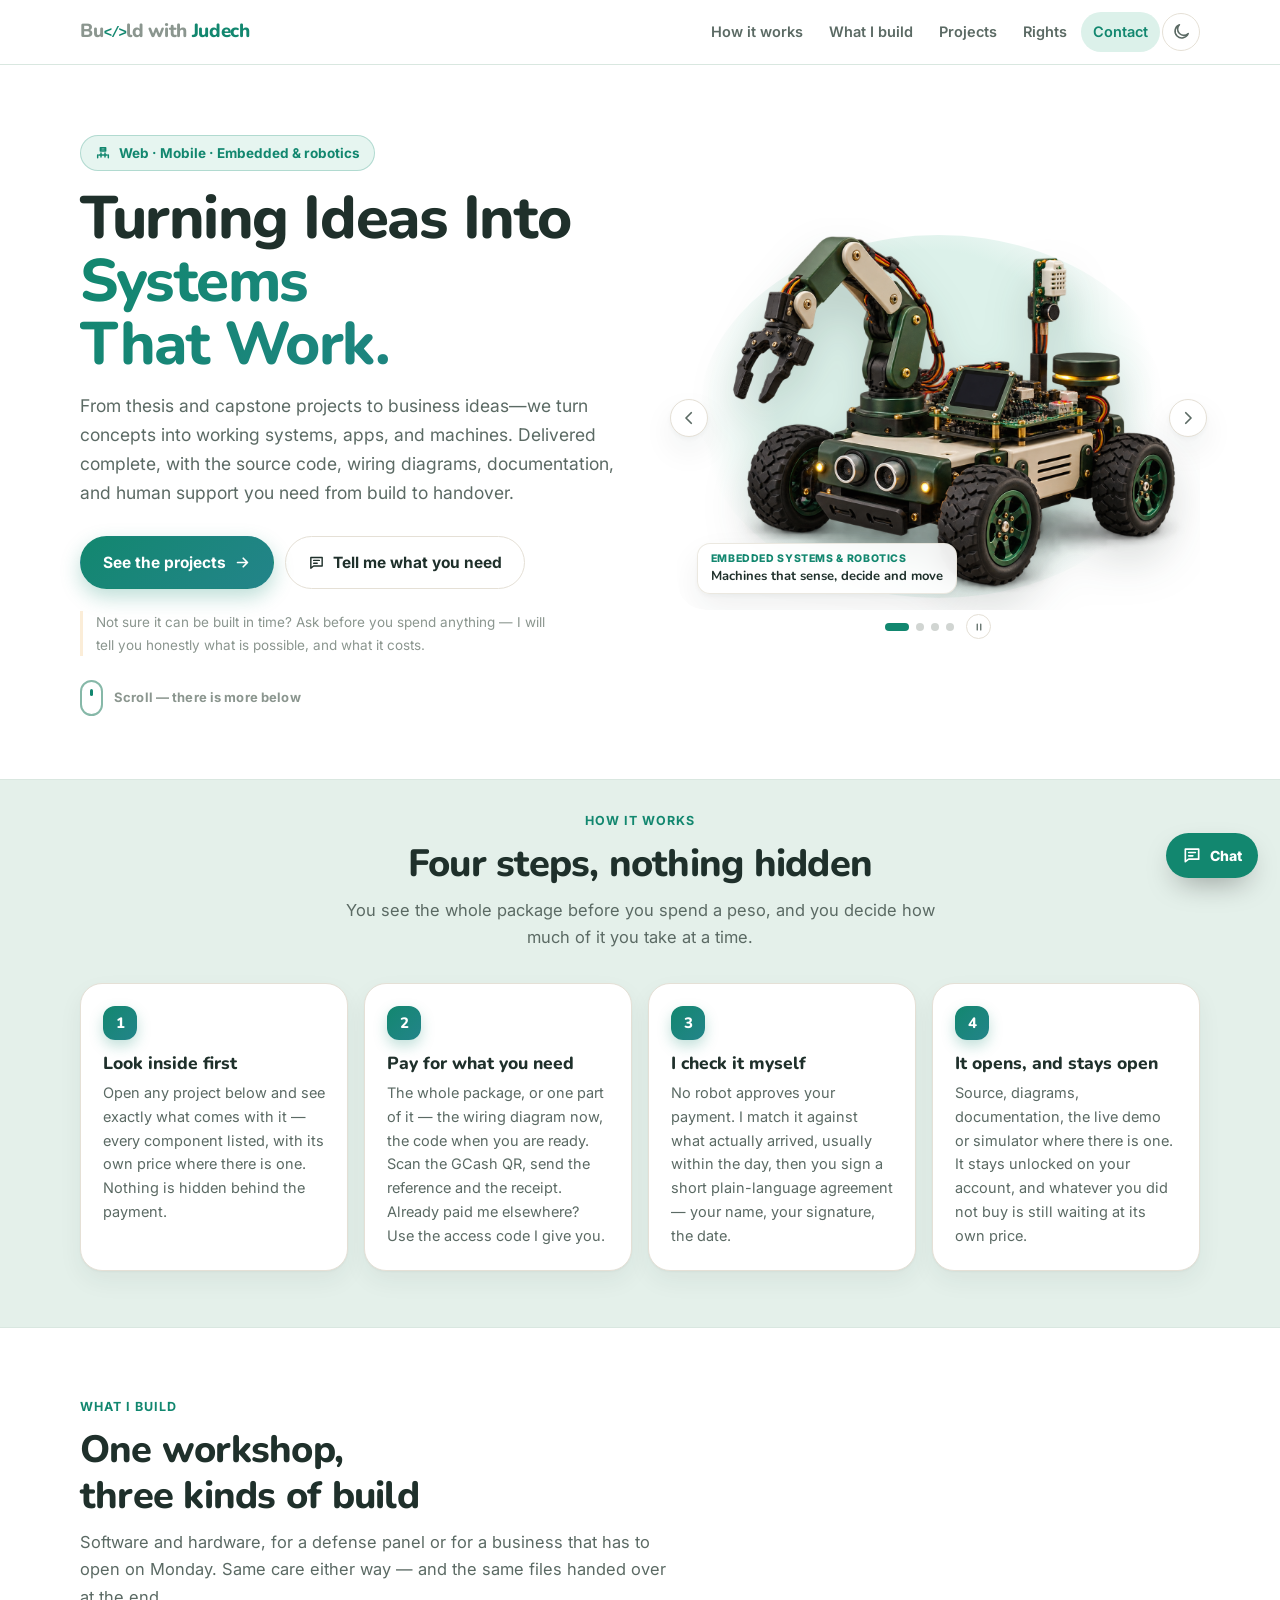
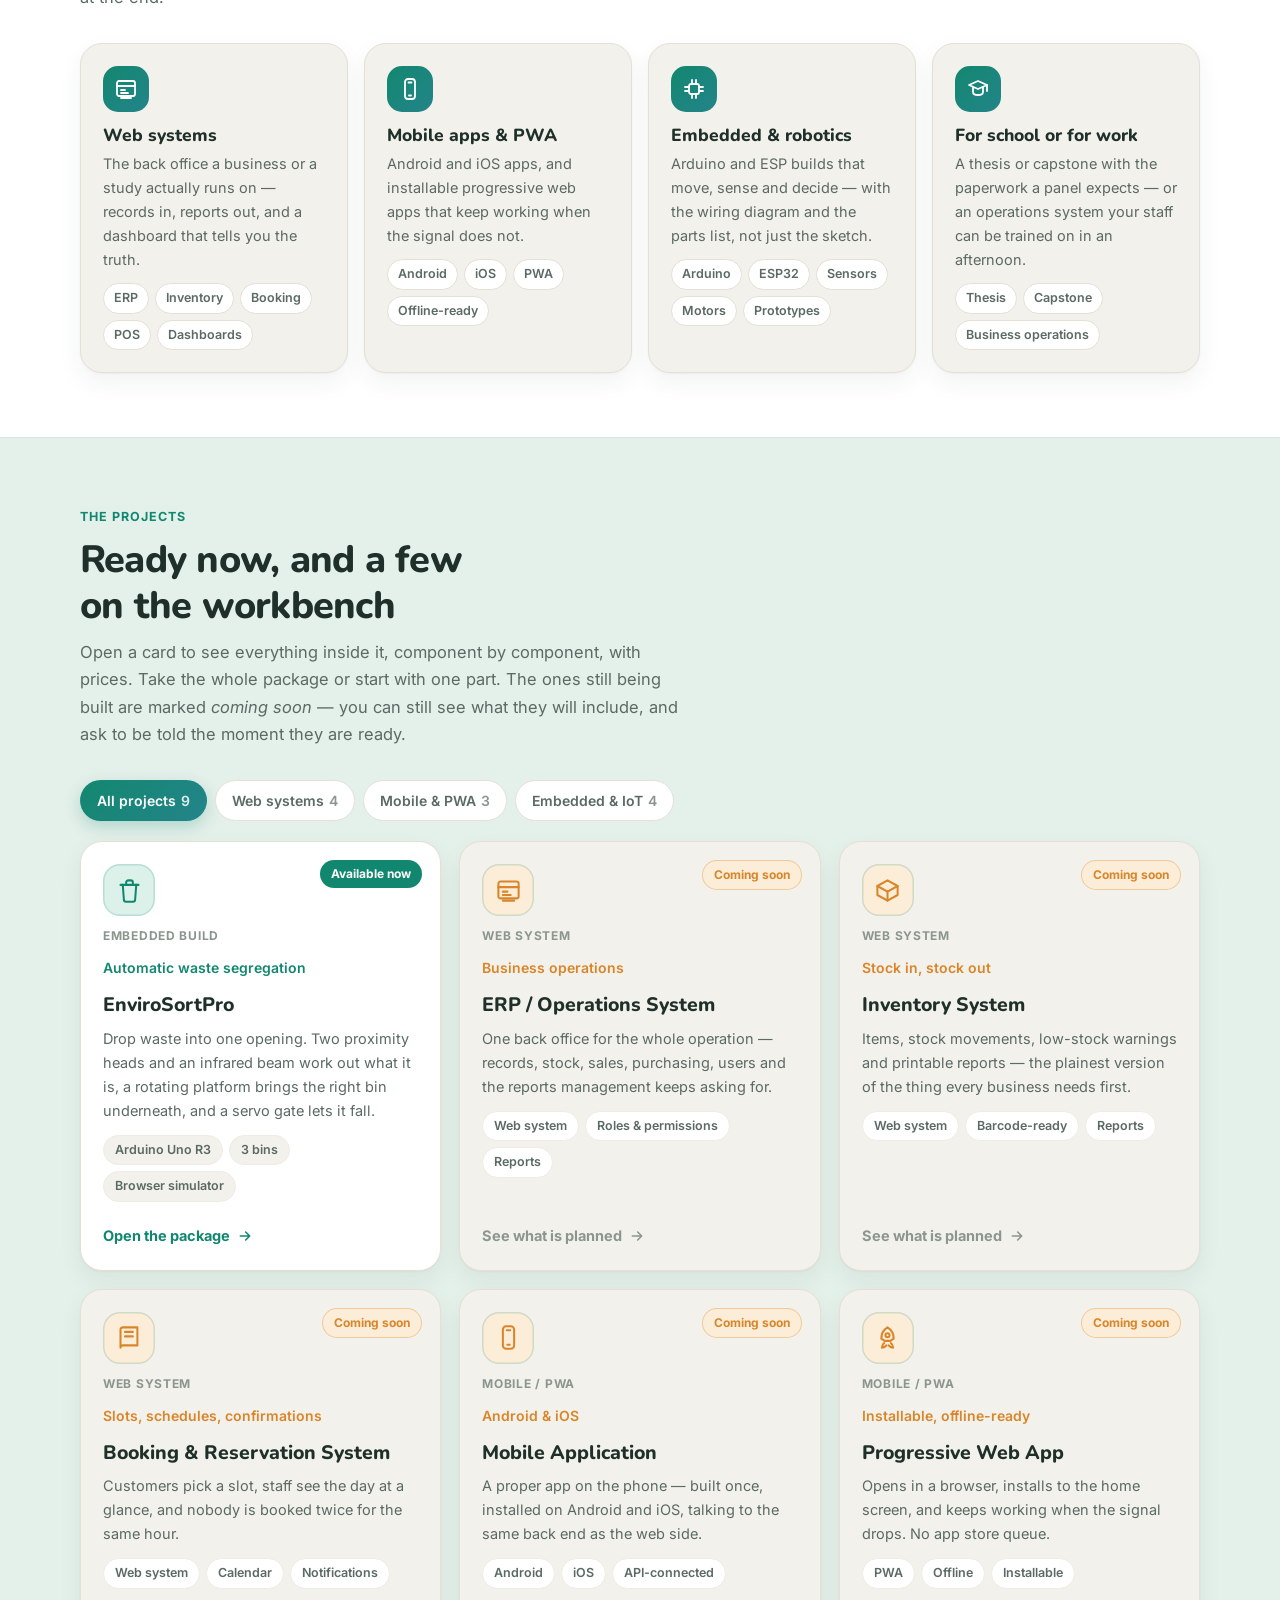
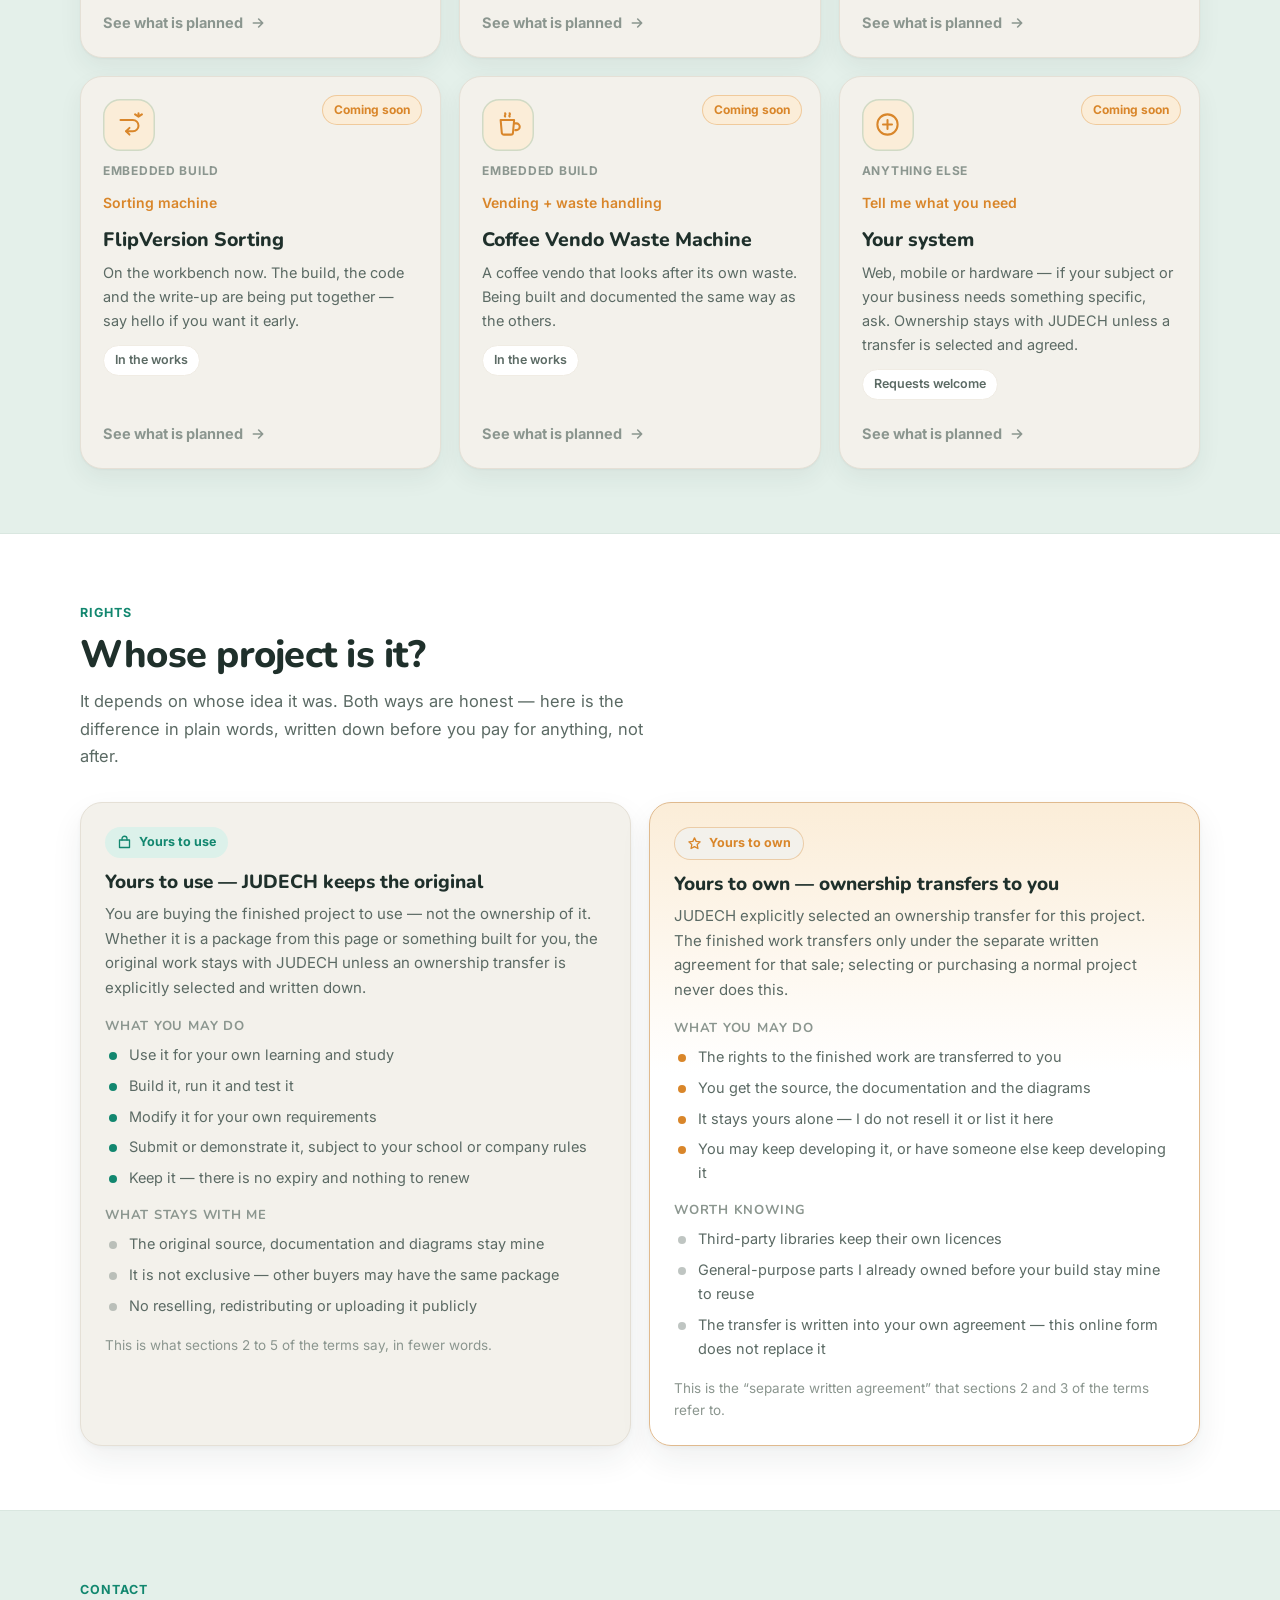
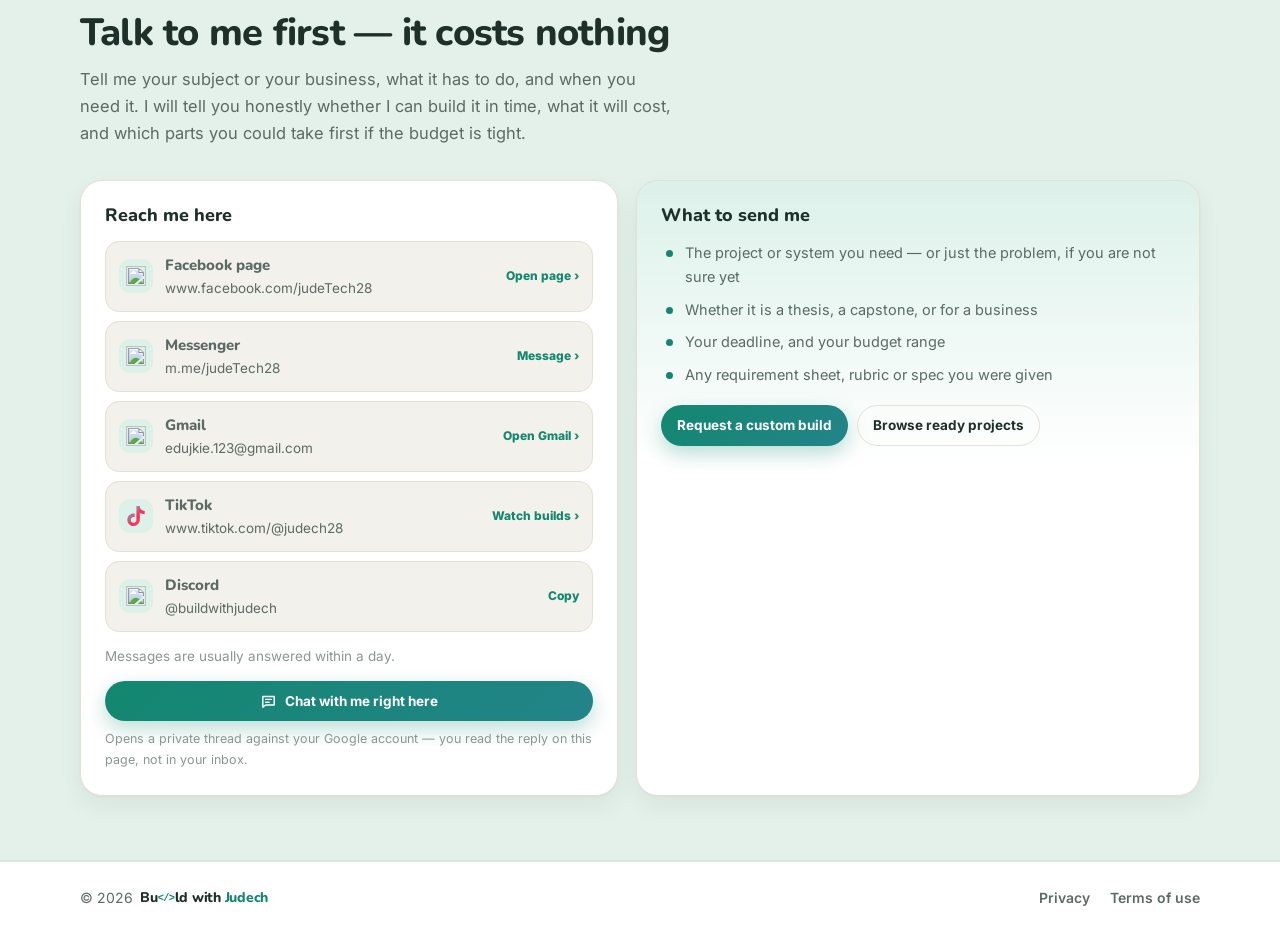
==== commit 697dc85c: "improved" ====
--- a/index.html
+++ b/index.html
@@ -19,7 +19,7 @@
 <link rel="preconnect" href="https://fonts.googleapis.com">
 <link rel="preconnect" href="https://fonts.gstatic.com" crossorigin>
 <link rel="stylesheet" href="https://fonts.googleapis.com/css2?family=Nunito:wght@600;700;800&family=Inter:wght@400;500;600;700&display=swap">
-<link rel="stylesheet" href="css/landing.css?v=20260914j">
+<link rel="stylesheet" href="css/landing.css?v=20260914l">
 </head>
 <body>
 
@@ -876,10 +876,10 @@
 
 <script src="js/html2pdf.bundle.min.js"></script>
 <script src="https://cdn.jsdelivr.net/npm/@supabase/supabase-js@2/dist/umd/supabase.js"></script>
-<script src="js/theme.js?v=20260914j"></script>
+<script src="js/theme.js?v=20260914l"></script>
 <script src="js/config.js"></script>
 <script src="js/backend.js"></script>
-<script src="js/pdf.js?v=20260914j"></script>
-<script src="js/landing.js?v=20260914j"></script>
+<script src="js/pdf.js?v=20260914l"></script>
+<script src="js/landing.js?v=20260914l"></script>
 </body>
 </html>
